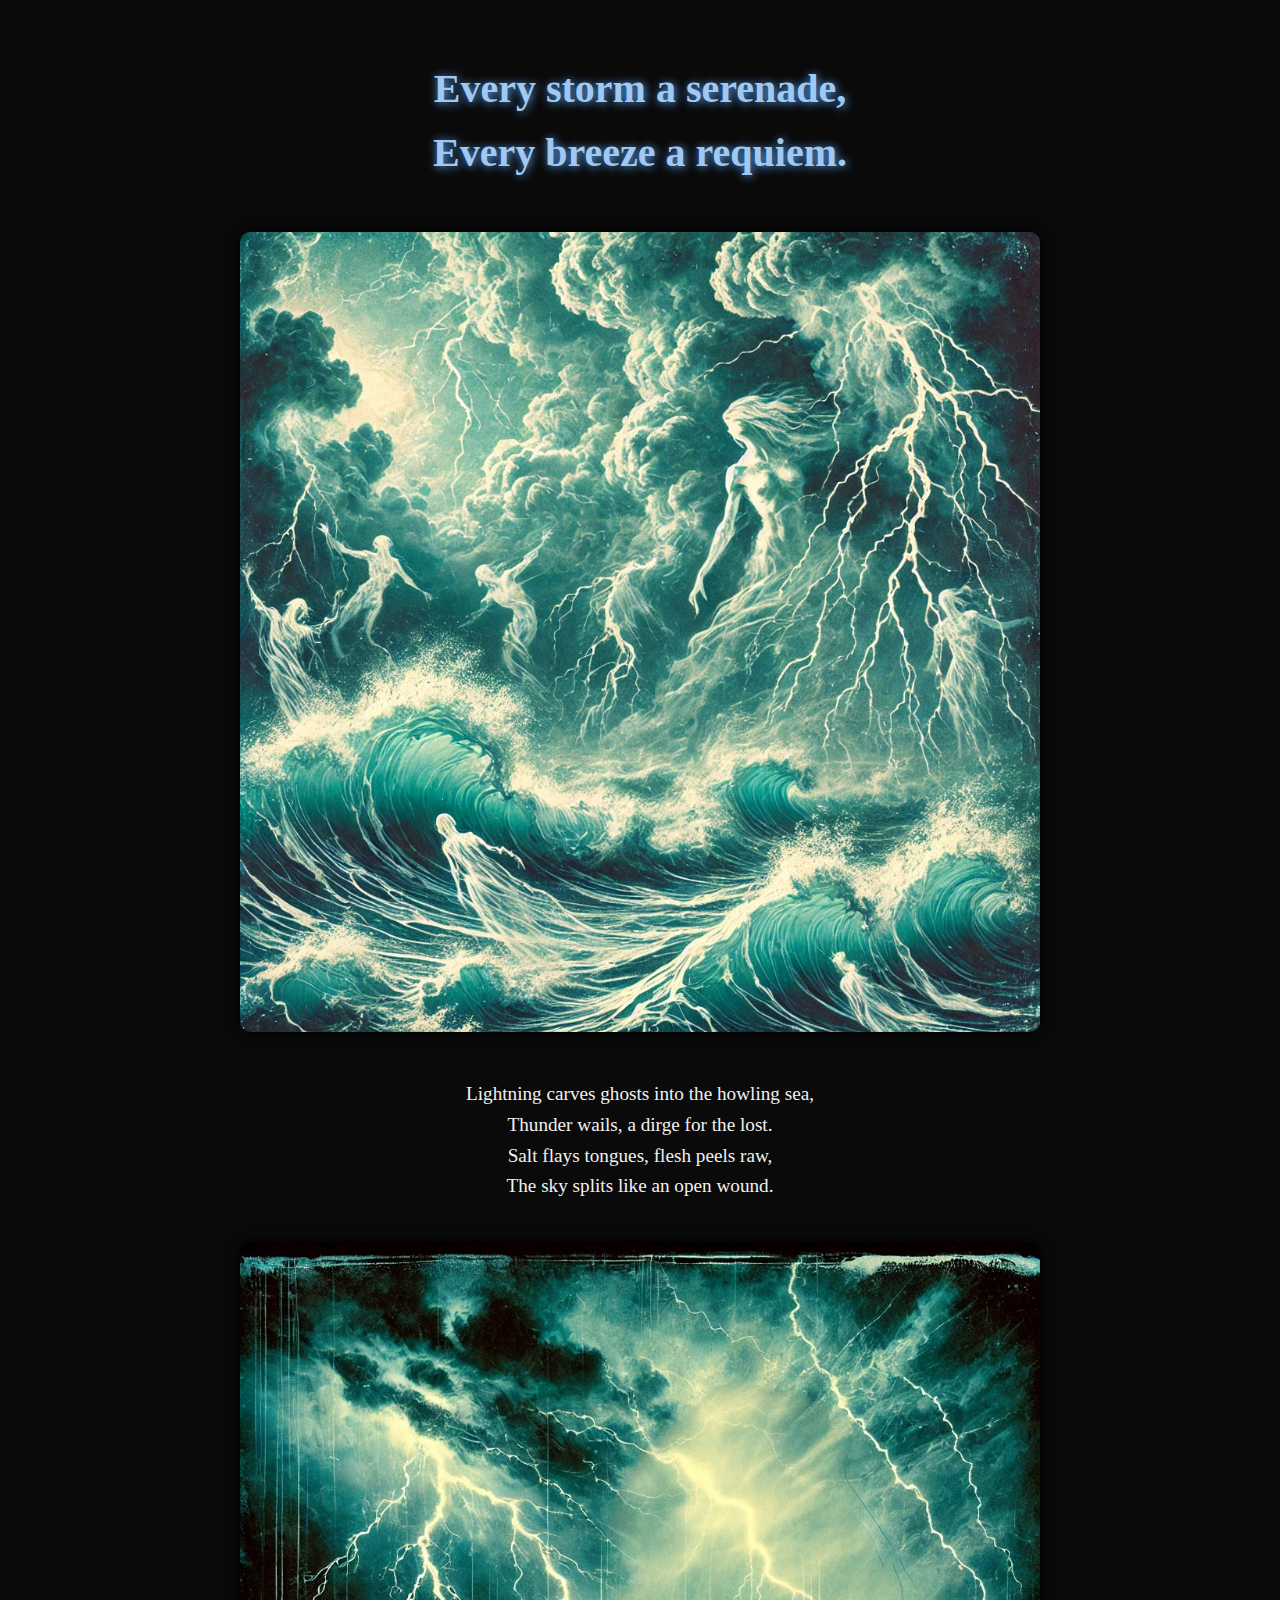
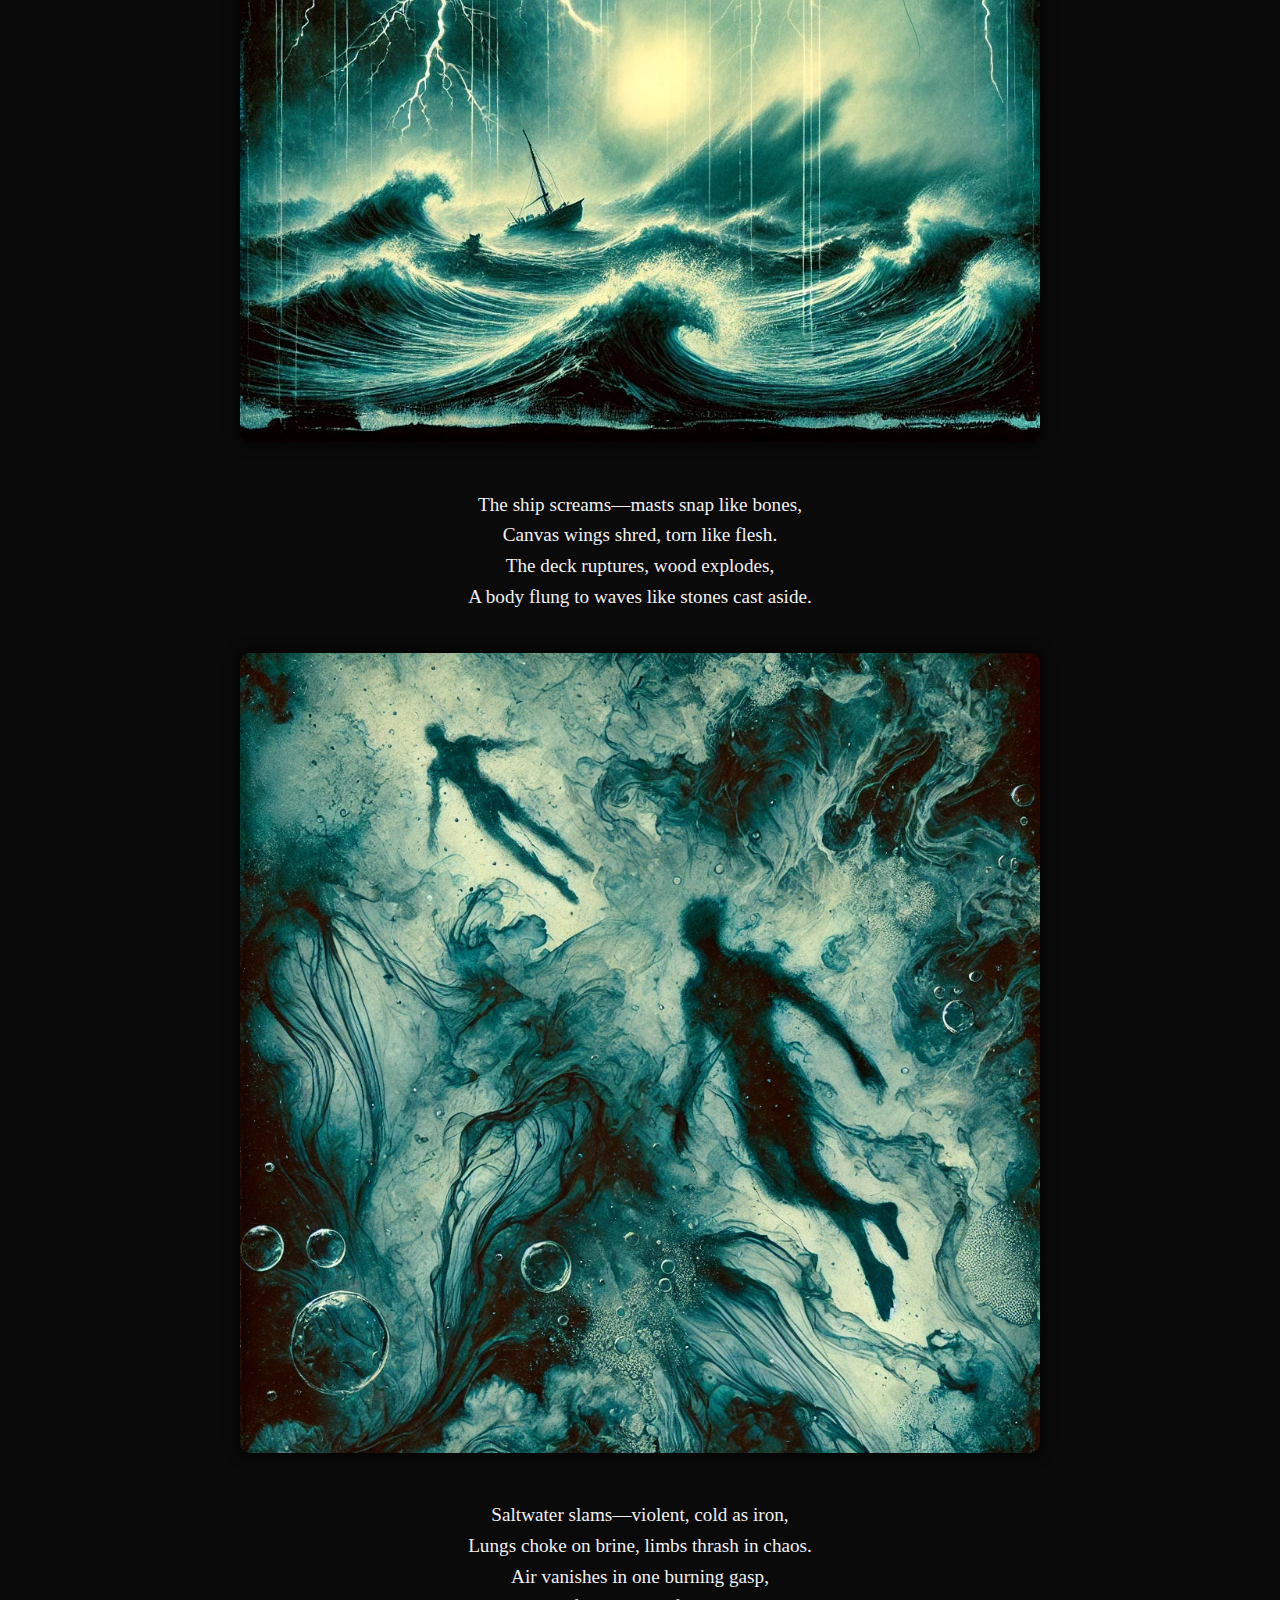
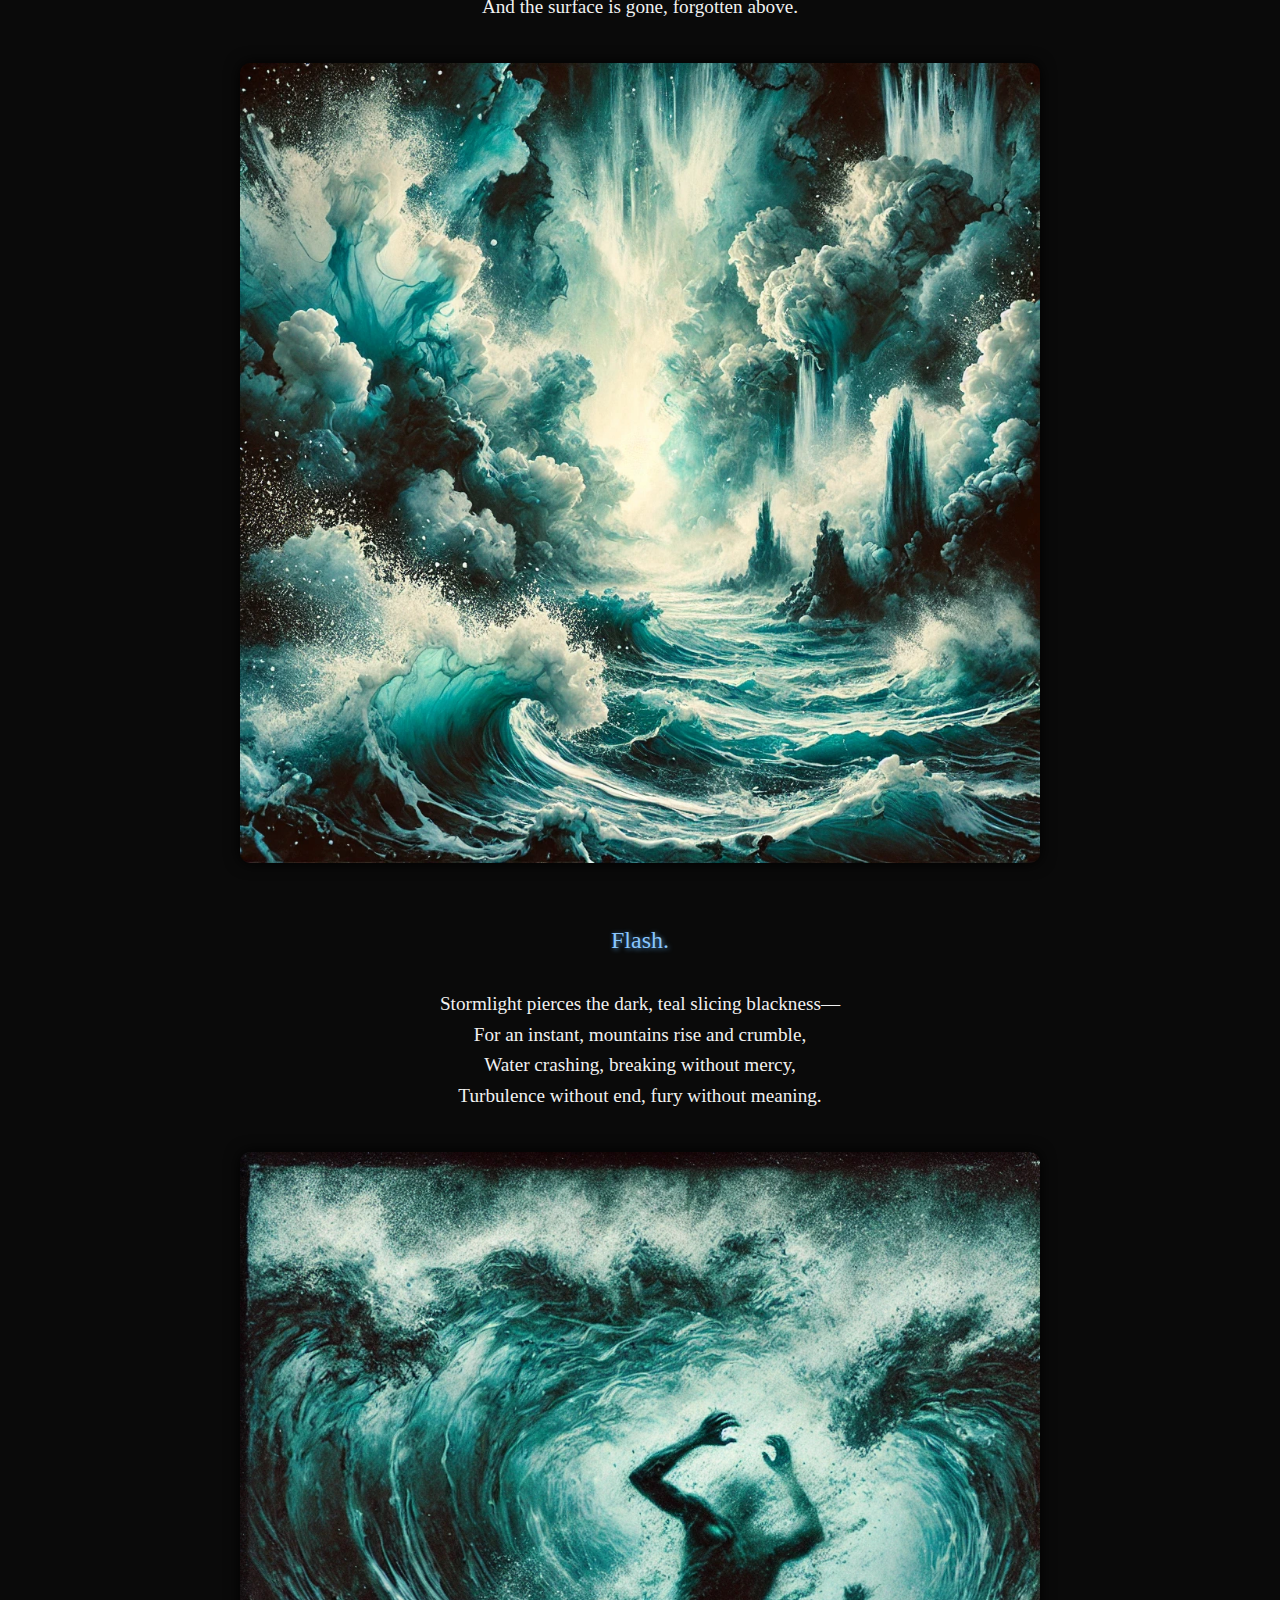
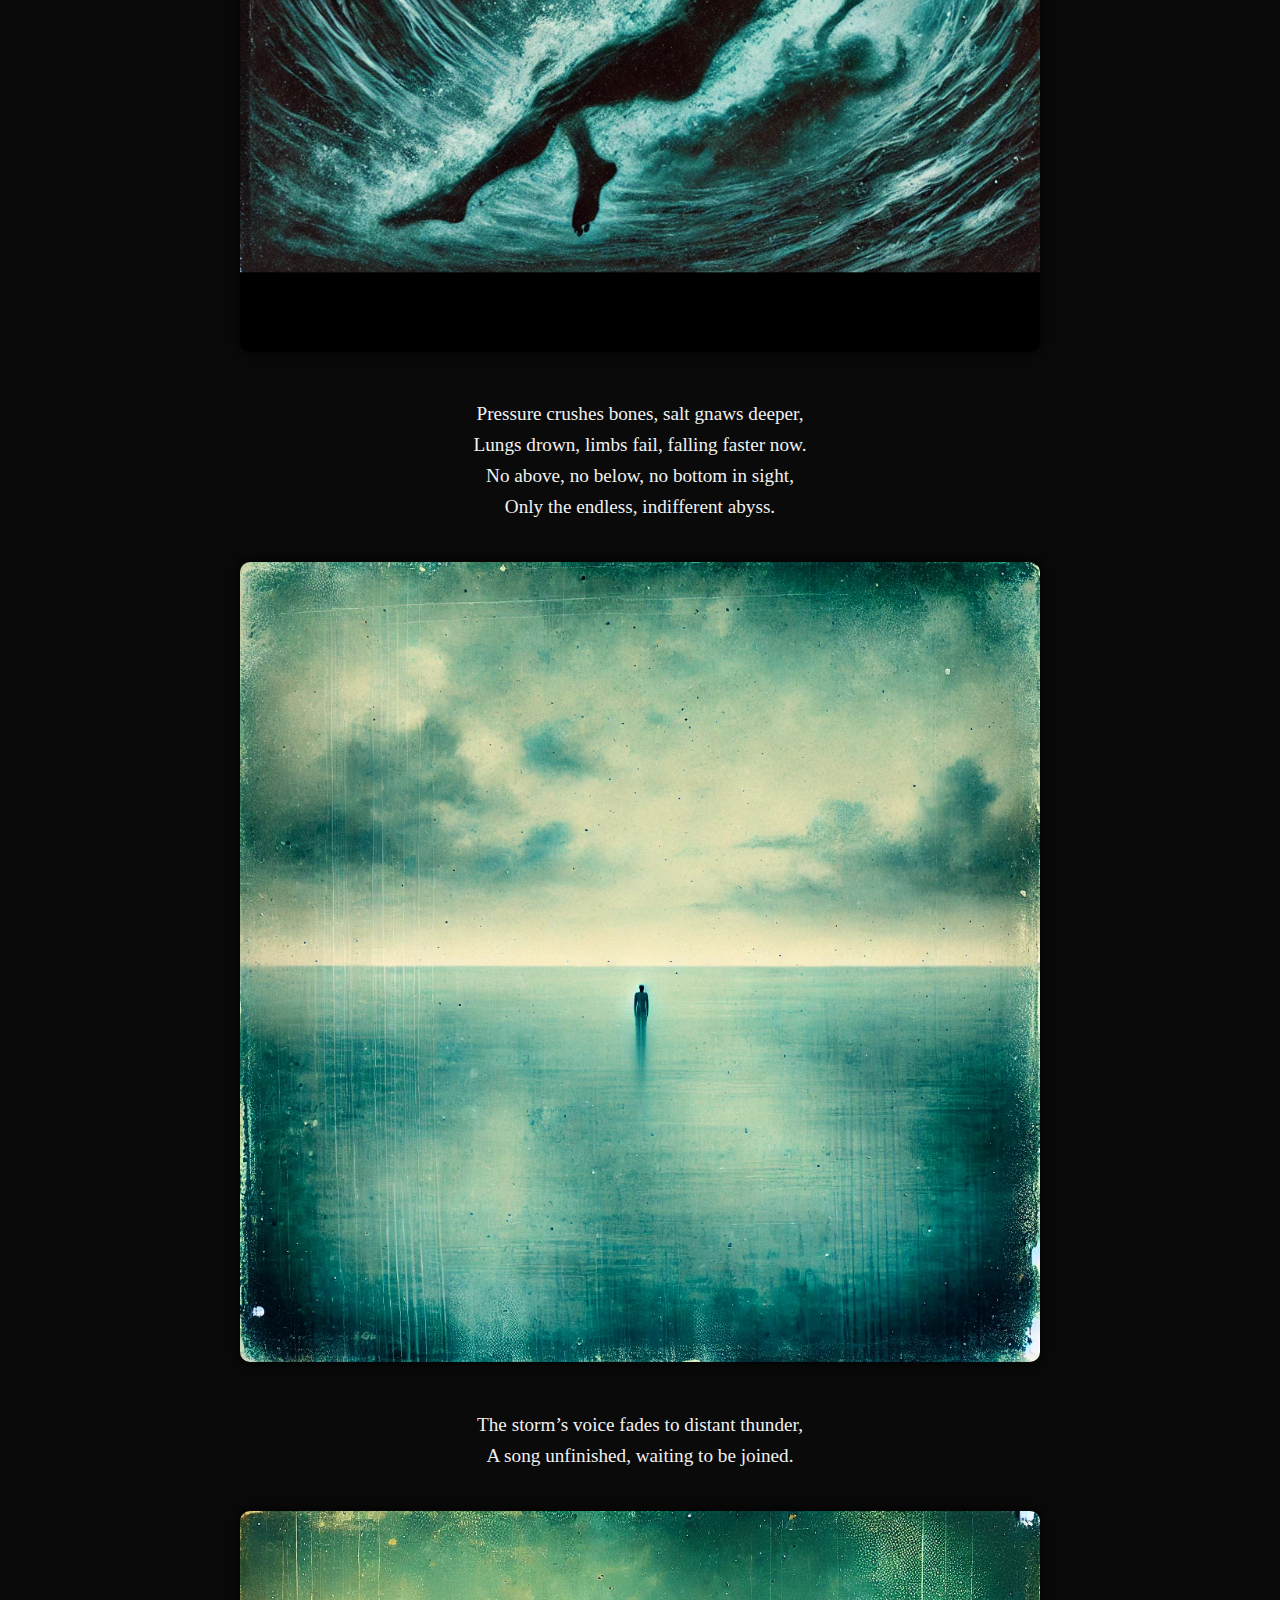
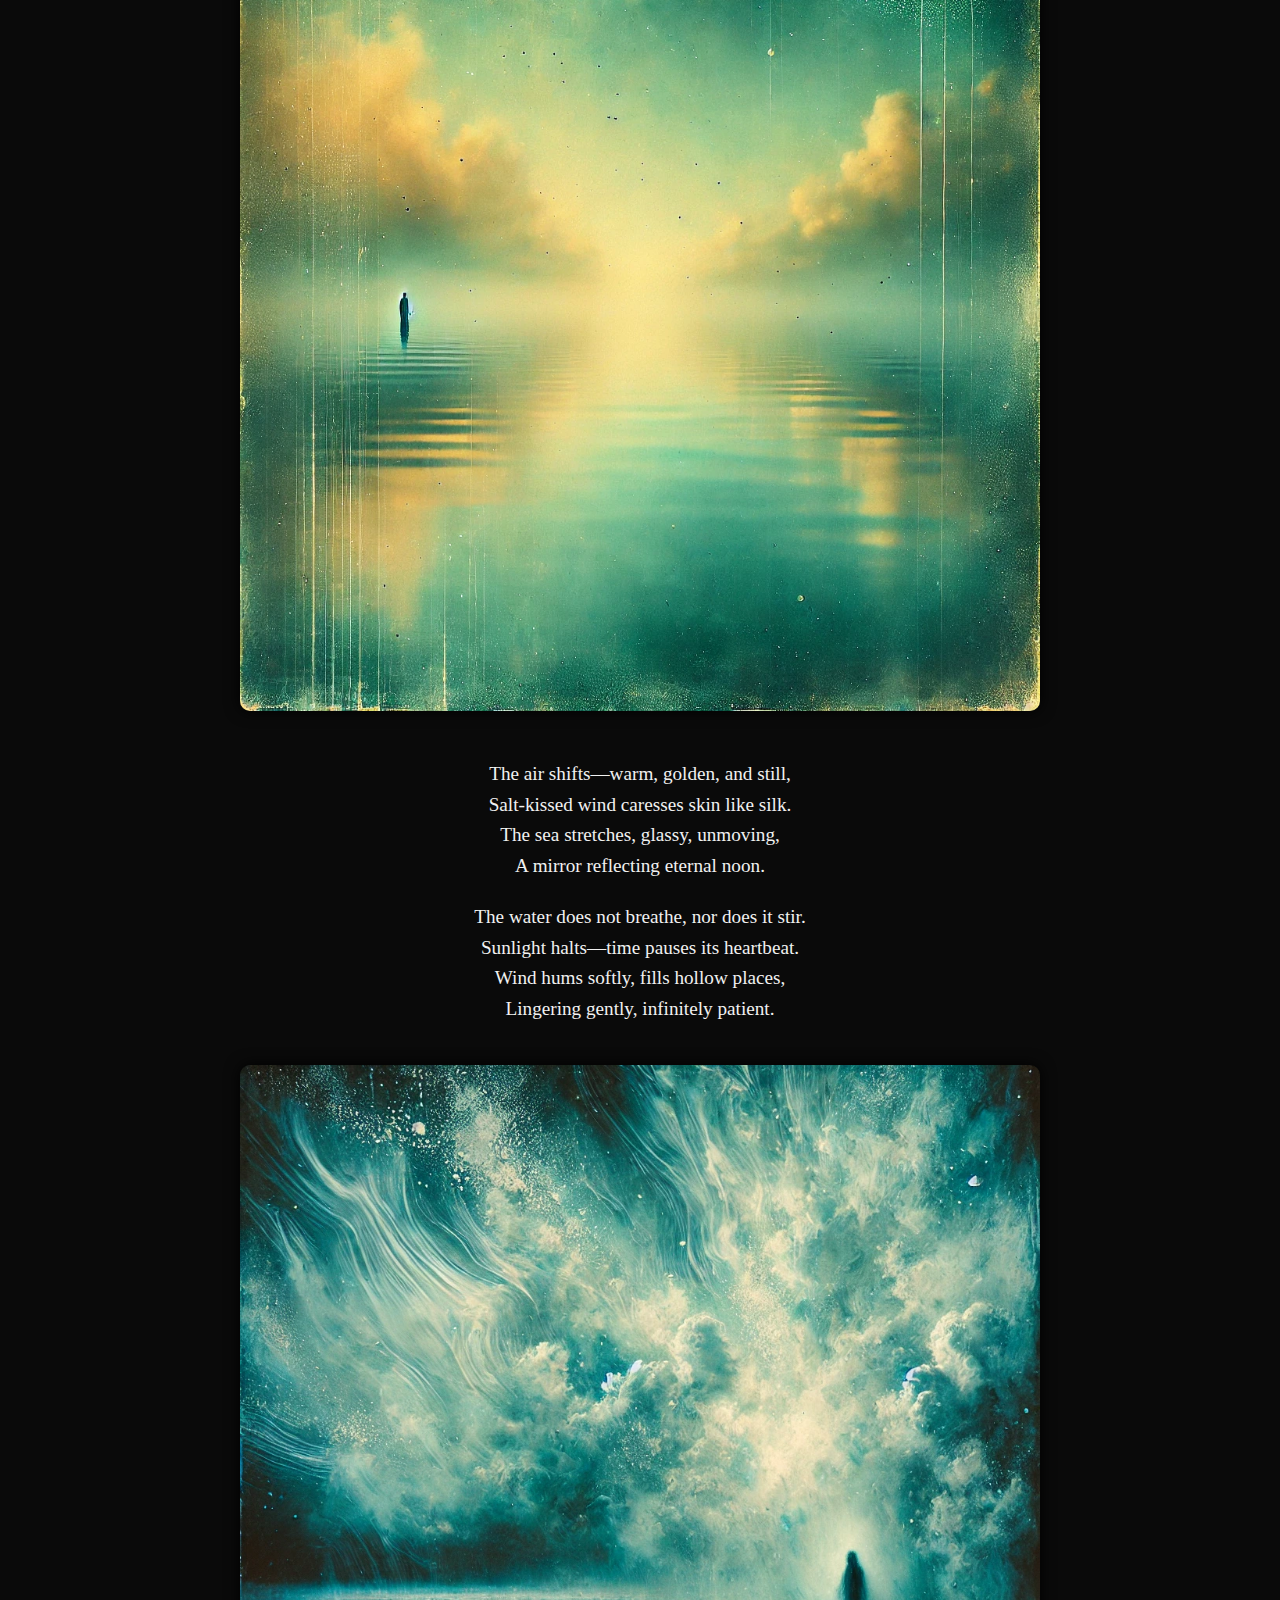
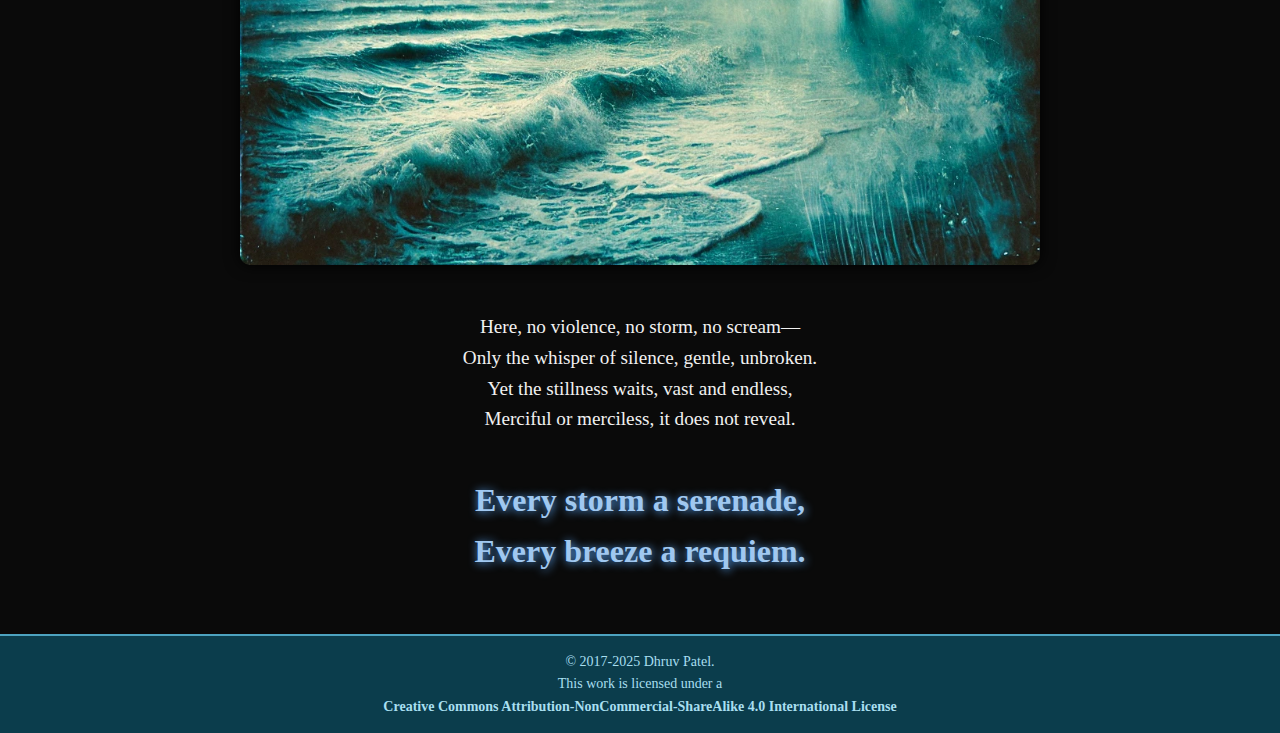
==== art/EveryStormaSerenade.html @ dcc683e1 "added art" ====
<!DOCTYPE html>
<html lang="en">
<head>
    <meta charset="UTF-8">
    <meta name="viewport" content="width=device-width, initial-scale=1.0">
    <title>Every Storm a Serenade</title>
</head>
<body style="margin:0;padding:0;background-color:#0a0a0a;font-family:'Georgia',serif;color:#f1f1f1;line-height:1.6;">

    <div style="max-width:800px;margin:auto;padding:30px;text-align:center;">
        <h1 style="color:#a0c8f0;font-size:2.5em;text-shadow:1px 1px 10px #5aaaff;">Every storm a serenade, <br> Every breeze a requiem.</h1>
        <img src="storm.webp" alt="Storm" style="width:100%;border-radius:10px;margin:20px 0;box-shadow:0 0 15px #000;">

        <p style="margin:20px 0;font-size:1.2em;">
            Lightning carves ghosts into the howling sea,<br>
            Thunder wails, a dirge for the lost.<br>
            Salt flays tongues, flesh peels raw,<br>
            The sky splits like an open wound.
        </p>

        <img src="boat.webp" alt="Boat" style="width:100%;border-radius:10px;margin:20px 0;box-shadow:0 0 15px #000;">

        <p style="margin:20px 0;font-size:1.2em;">
            The ship screams—masts snap like bones,<br>
            Canvas wings shred, torn like flesh.<br>
            The deck ruptures, wood explodes,<br>
            A body flung to waves like stones cast aside.
        </p>

        <img src="drown.webp" alt="Drowning" style="width:100%;border-radius:10px;margin:20px 0;box-shadow:0 0 15px #000;">

        <p style="margin:20px 0;font-size:1.2em;">
            Saltwater slams—violent, cold as iron,<br>
            Lungs choke on brine, limbs thrash in chaos.<br>
            Air vanishes in one burning gasp,<br>
            And the surface is gone, forgotten above.
        </p>

        <img src="ragingsea.webp" alt="Raging Sea" style="width:100%;border-radius:10px;margin:20px 0;box-shadow:0 0 15px #000;">

        <p style="font-size:1.5em;color:#8ac7ff;text-shadow:1px 1px 5px #4b8abd;margin:30px 0;">Flash.</p>

        <p style="margin:20px 0;font-size:1.2em;">
            Stormlight pierces the dark, teal slicing blackness—<br>
            For an instant, mountains rise and crumble,<br>
            Water crashing, breaking without mercy,<br>
            Turbulence without end, fury without meaning.
        </p>

        <img src="intothesea.jpg" alt="Into the Sea" style="width:100%;border-radius:10px;margin:20px 0;box-shadow:0 0 15px #000;">

        <p style="margin:20px 0;font-size:1.2em;">
            Pressure crushes bones, salt gnaws deeper,<br>
            Lungs drown, limbs fail, falling faster now.<br>
            No above, no below, no bottom in sight,<br>
            Only the endless, indifferent abyss.
        </p>

        <img src="solitude.webp" alt="Solitude" style="width:100%;border-radius:10px;margin:20px 0;box-shadow:0 0 15px #000;">

        <p style="margin:20px 0;font-size:1.2em;">
            The storm’s voice fades to distant thunder,<br>
            A song unfinished, waiting to be joined.
        </p>

        <img src="scilence.webp" alt="Silence" style="width:100%;border-radius:10px;margin:20px 0;box-shadow:0 0 15px #000;">

        <p style="margin:20px 0;font-size:1.2em;">
            The air shifts—warm, golden, and still,<br>
            Salt-kissed wind caresses skin like silk.<br>
            The sea stretches, glassy, unmoving,<br>
            A mirror reflecting eternal noon.
        </p>

        <p style="margin:20px 0;font-size:1.2em;">
            The water does not breathe, nor does it stir.<br>
            Sunlight halts—time pauses its heartbeat.<br>
            Wind hums softly, fills hollow places,<br>
            Lingering gently, infinitely patient.
        </p>

        <img src="cover.webp" alt="Cover" style="width:100%;border-radius:10px;margin:20px 0;box-shadow:0 0 15px #000;">

        <p style="margin:20px 0;font-size:1.2em;">
            Here, no violence, no storm, no scream—<br>
            Only the whisper of silence, gentle, unbroken.<br>
            Yet the stillness waits, vast and endless,<br>
            Merciful or merciless, it does not reveal.
        </p>

        <h2 style="color:#a0c8f0;font-size:2em;text-shadow:1px 1px 10px #5aaaff;margin-top:40px;">
            Every storm a serenade,<br>
            Every breeze a requiem.
        </h2>
    </div>

    <div class="footer-grid" style="background-color:#0b3d4c; color:#a8dff0; padding:15px; text-align:center; font-family:'Georgia', serif; font-size:14px; line-height:1.6; border-top:2px solid #4da3c0;">
        <div class="copyright">
          © 2017-2025 Dhruv Patel.
        </div>
        <div class="copyright">
          This work is licensed under a <br>
          <a rel="license" href="https://creativecommons.org/licenses/by-nc-sa/4.0/" style="color:#a8dff0; text-decoration:none; font-weight:bold;">
            Creative Commons Attribution-NonCommercial-ShareAlike 4.0 International License
          </a>
        </div>
      </div>
</body>
</html>
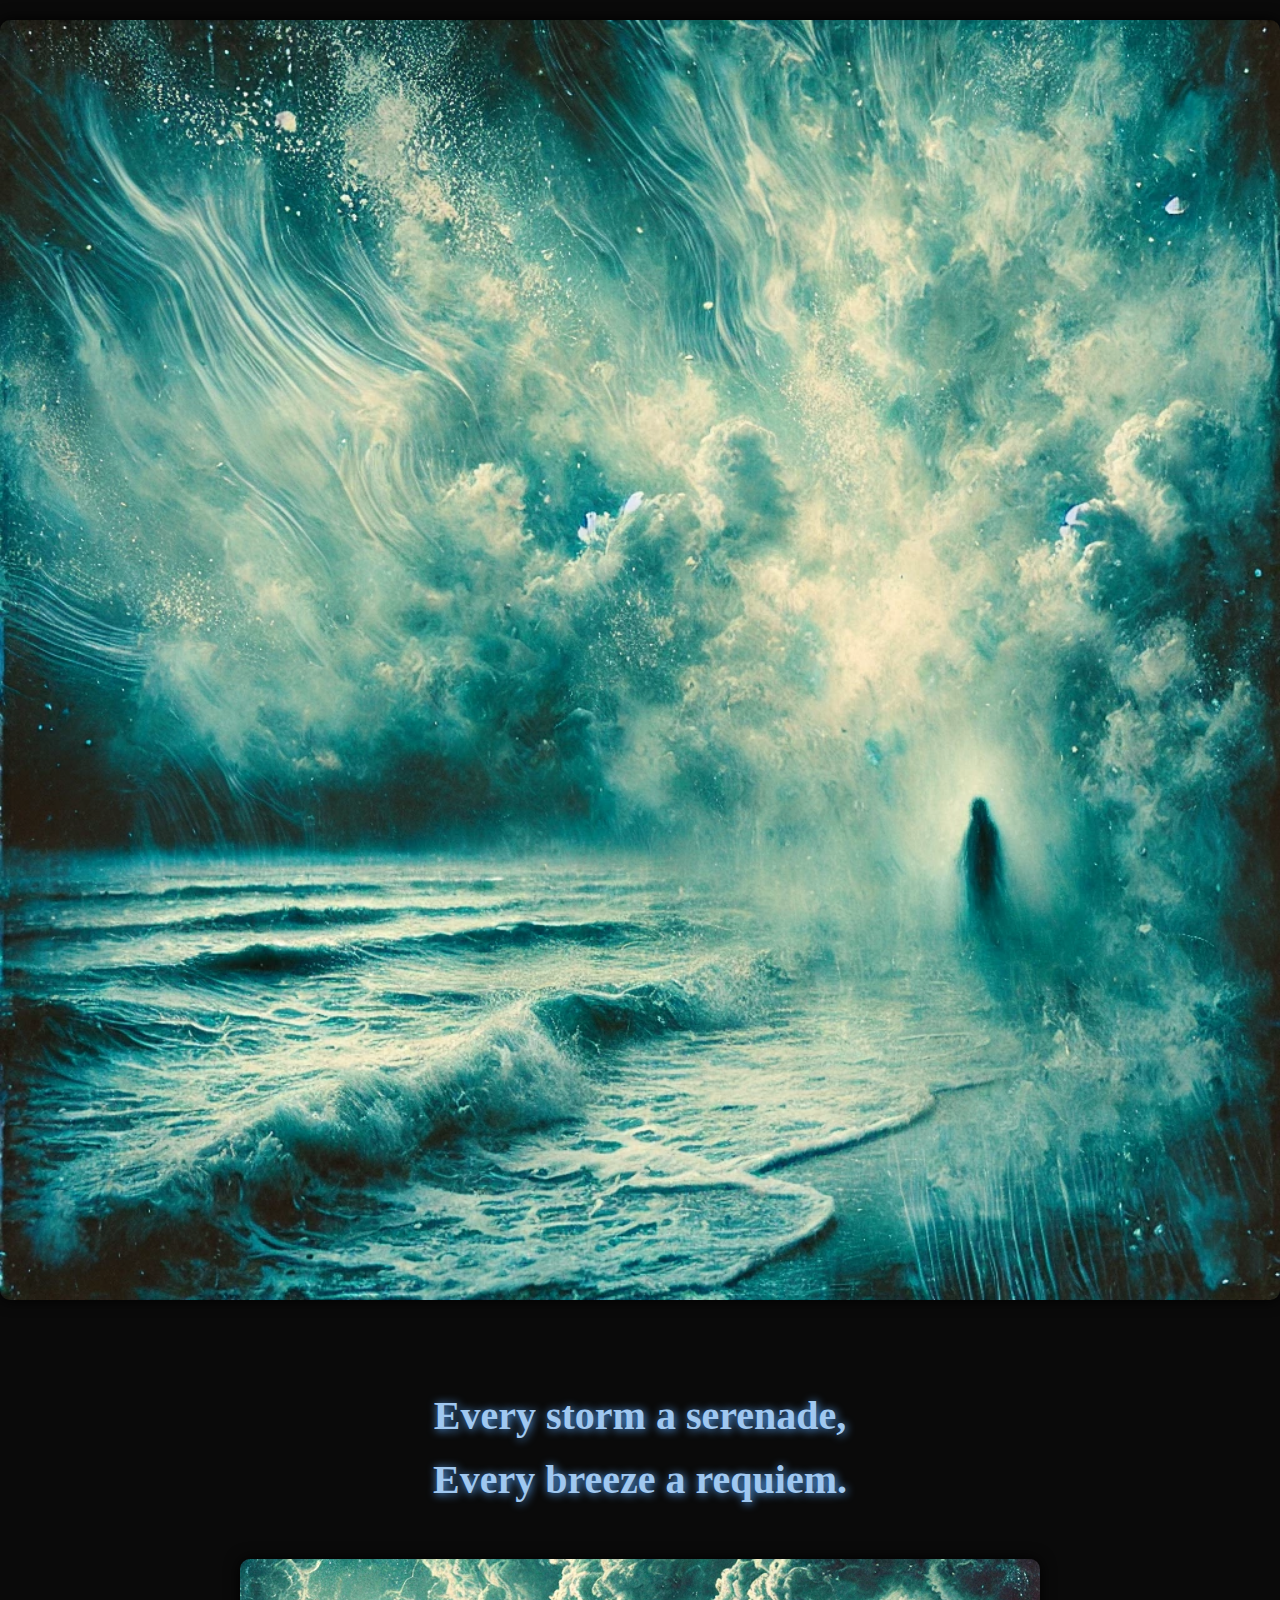
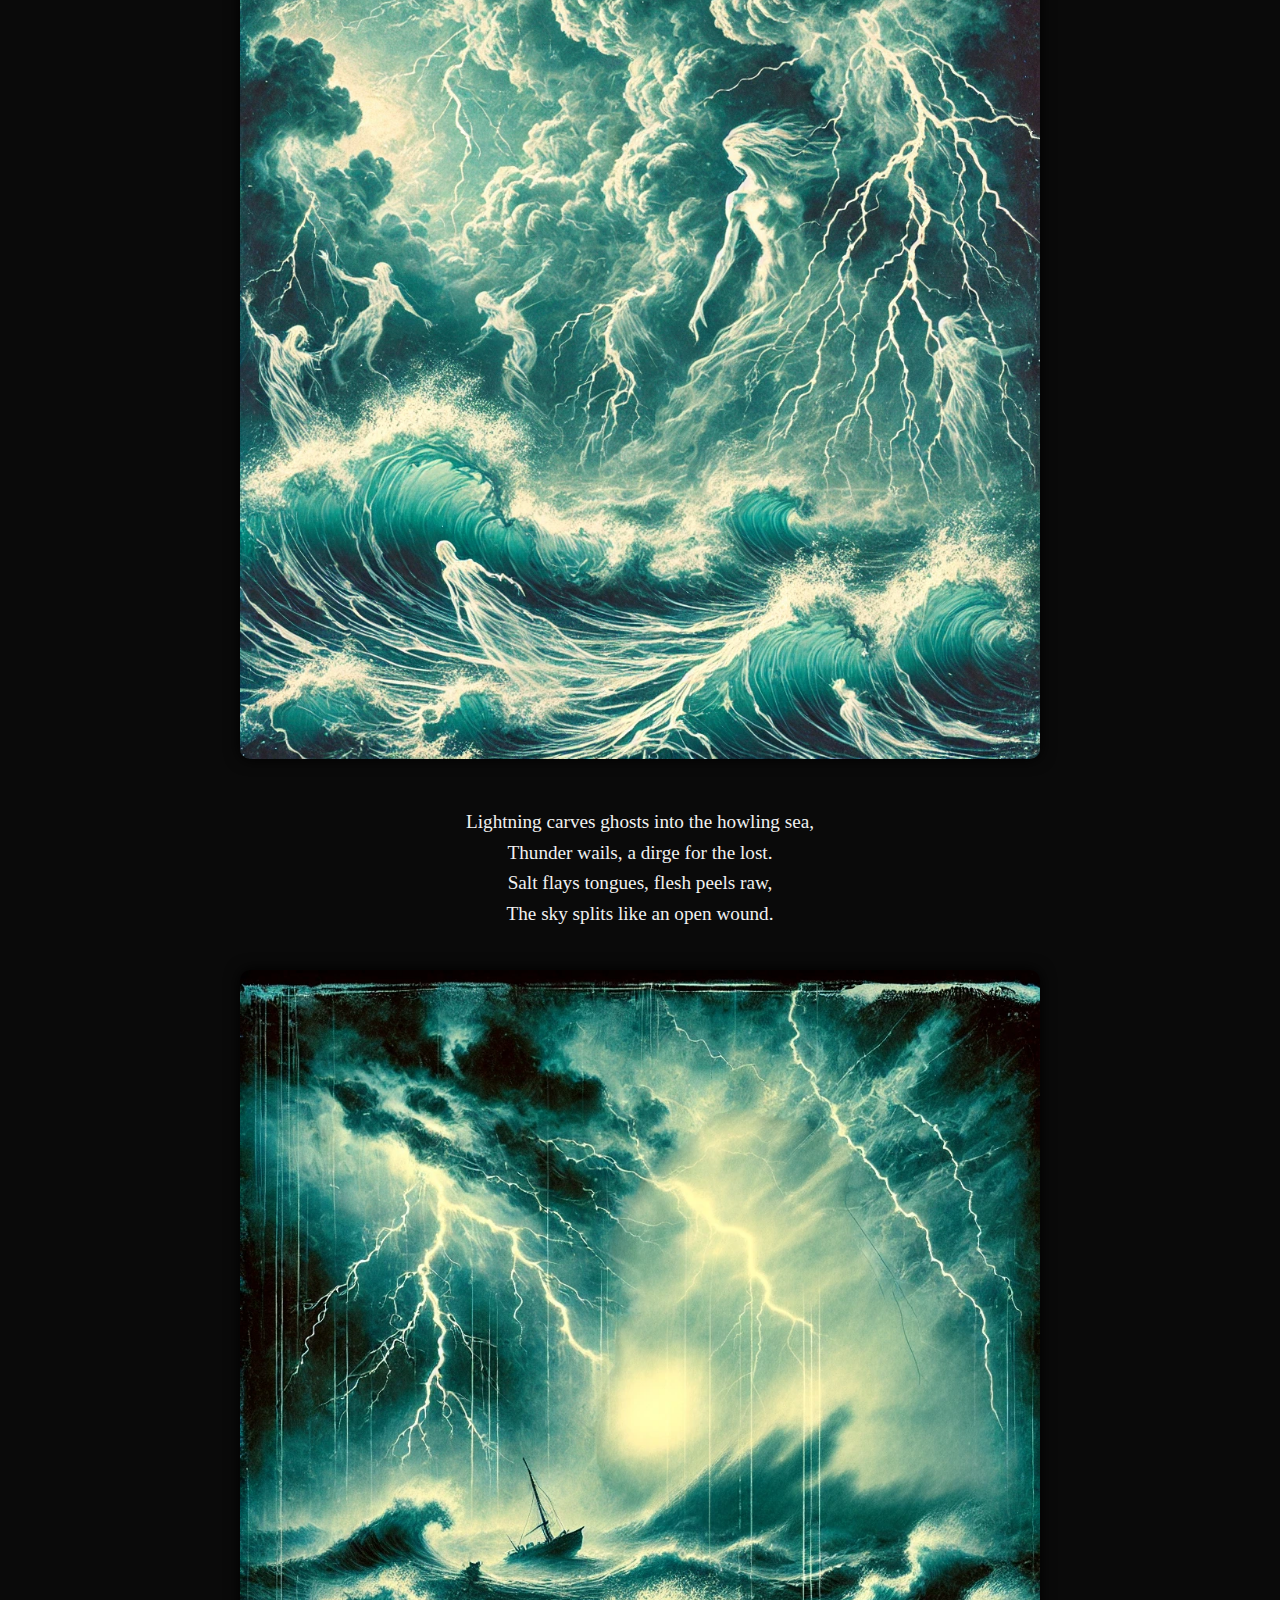
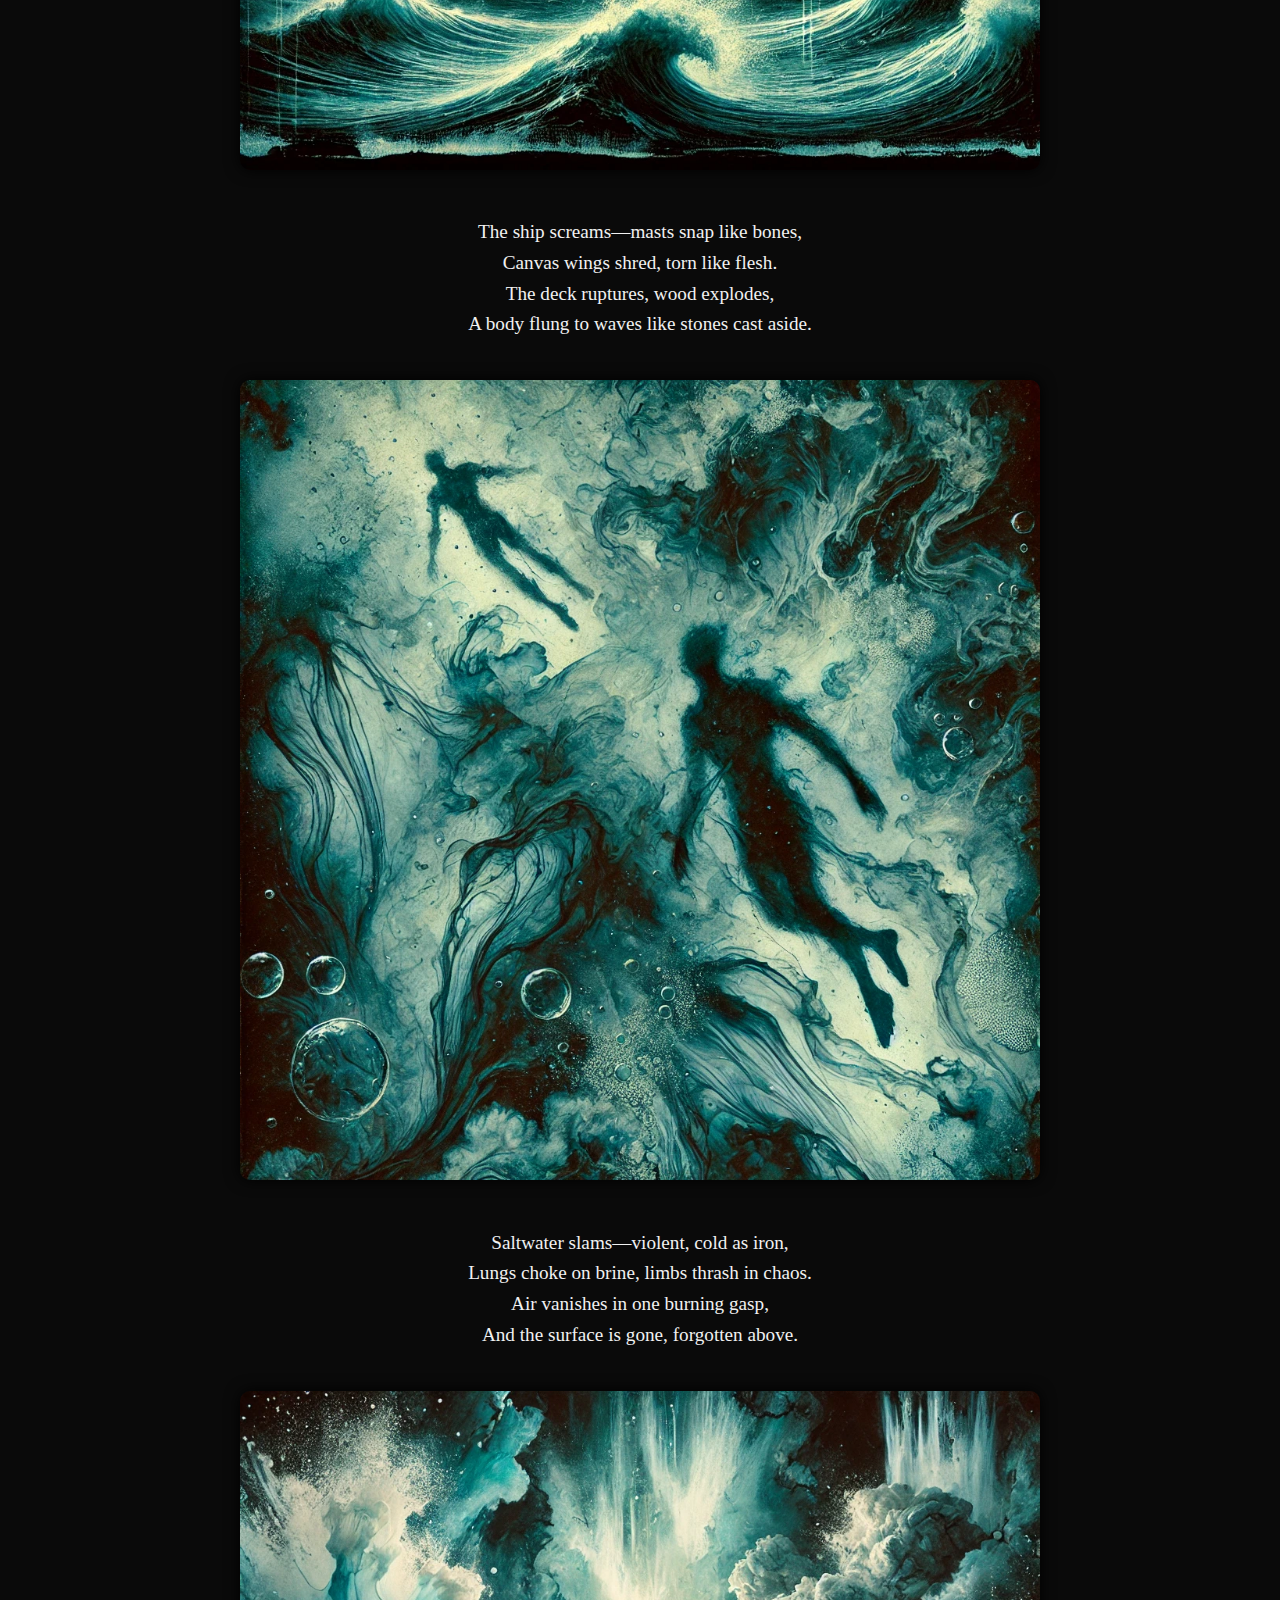
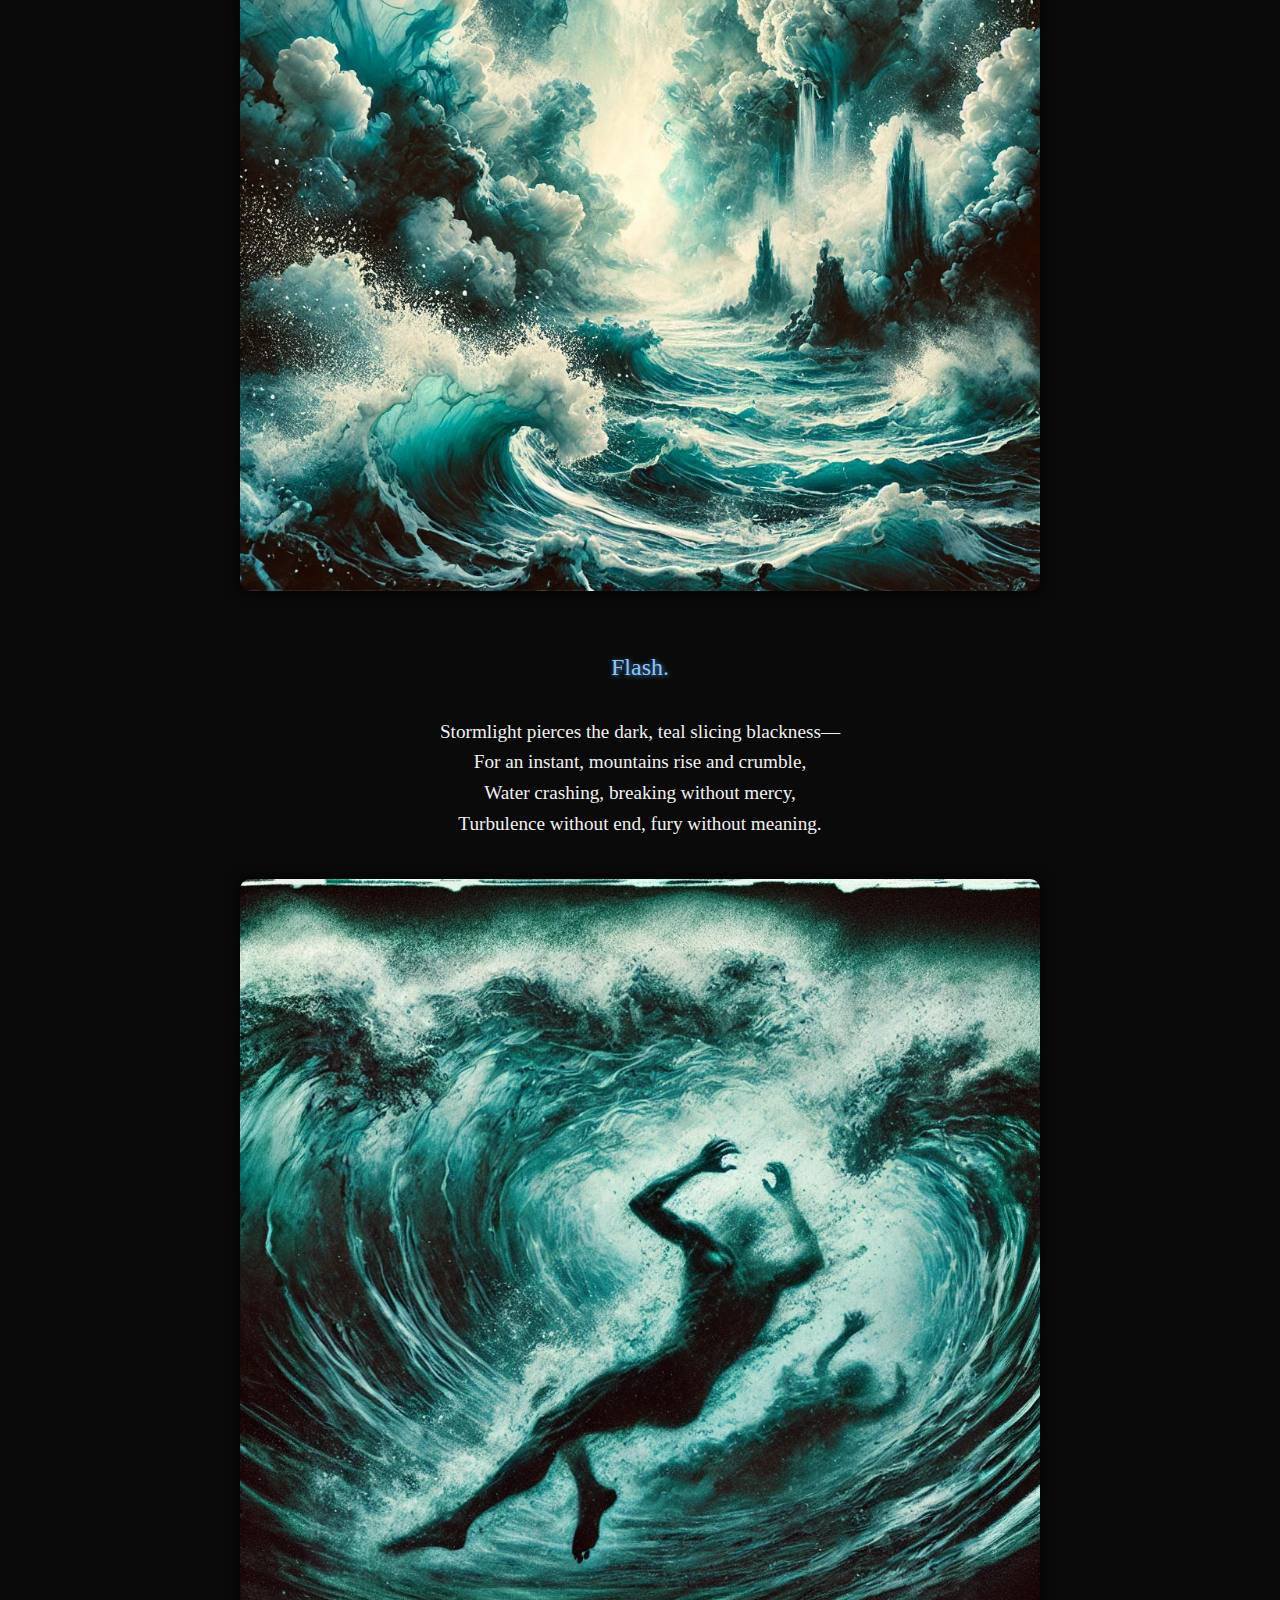
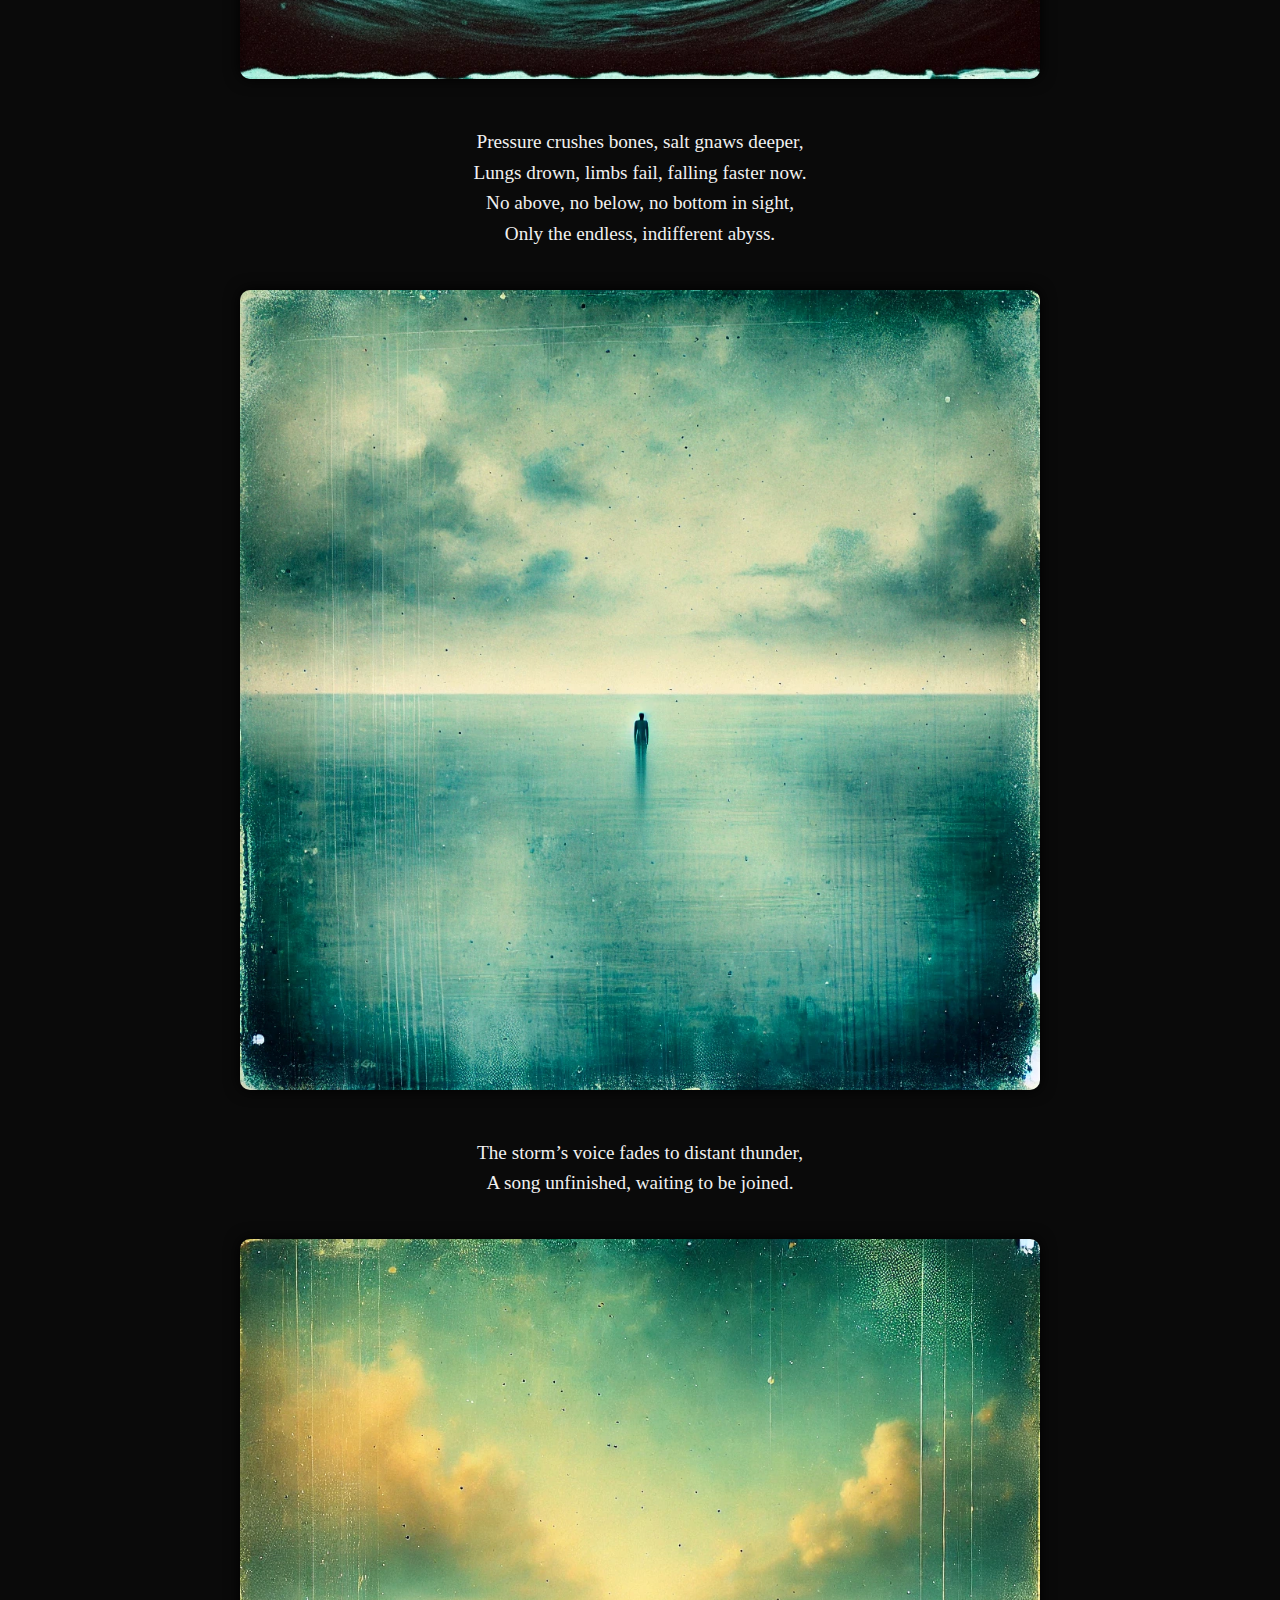
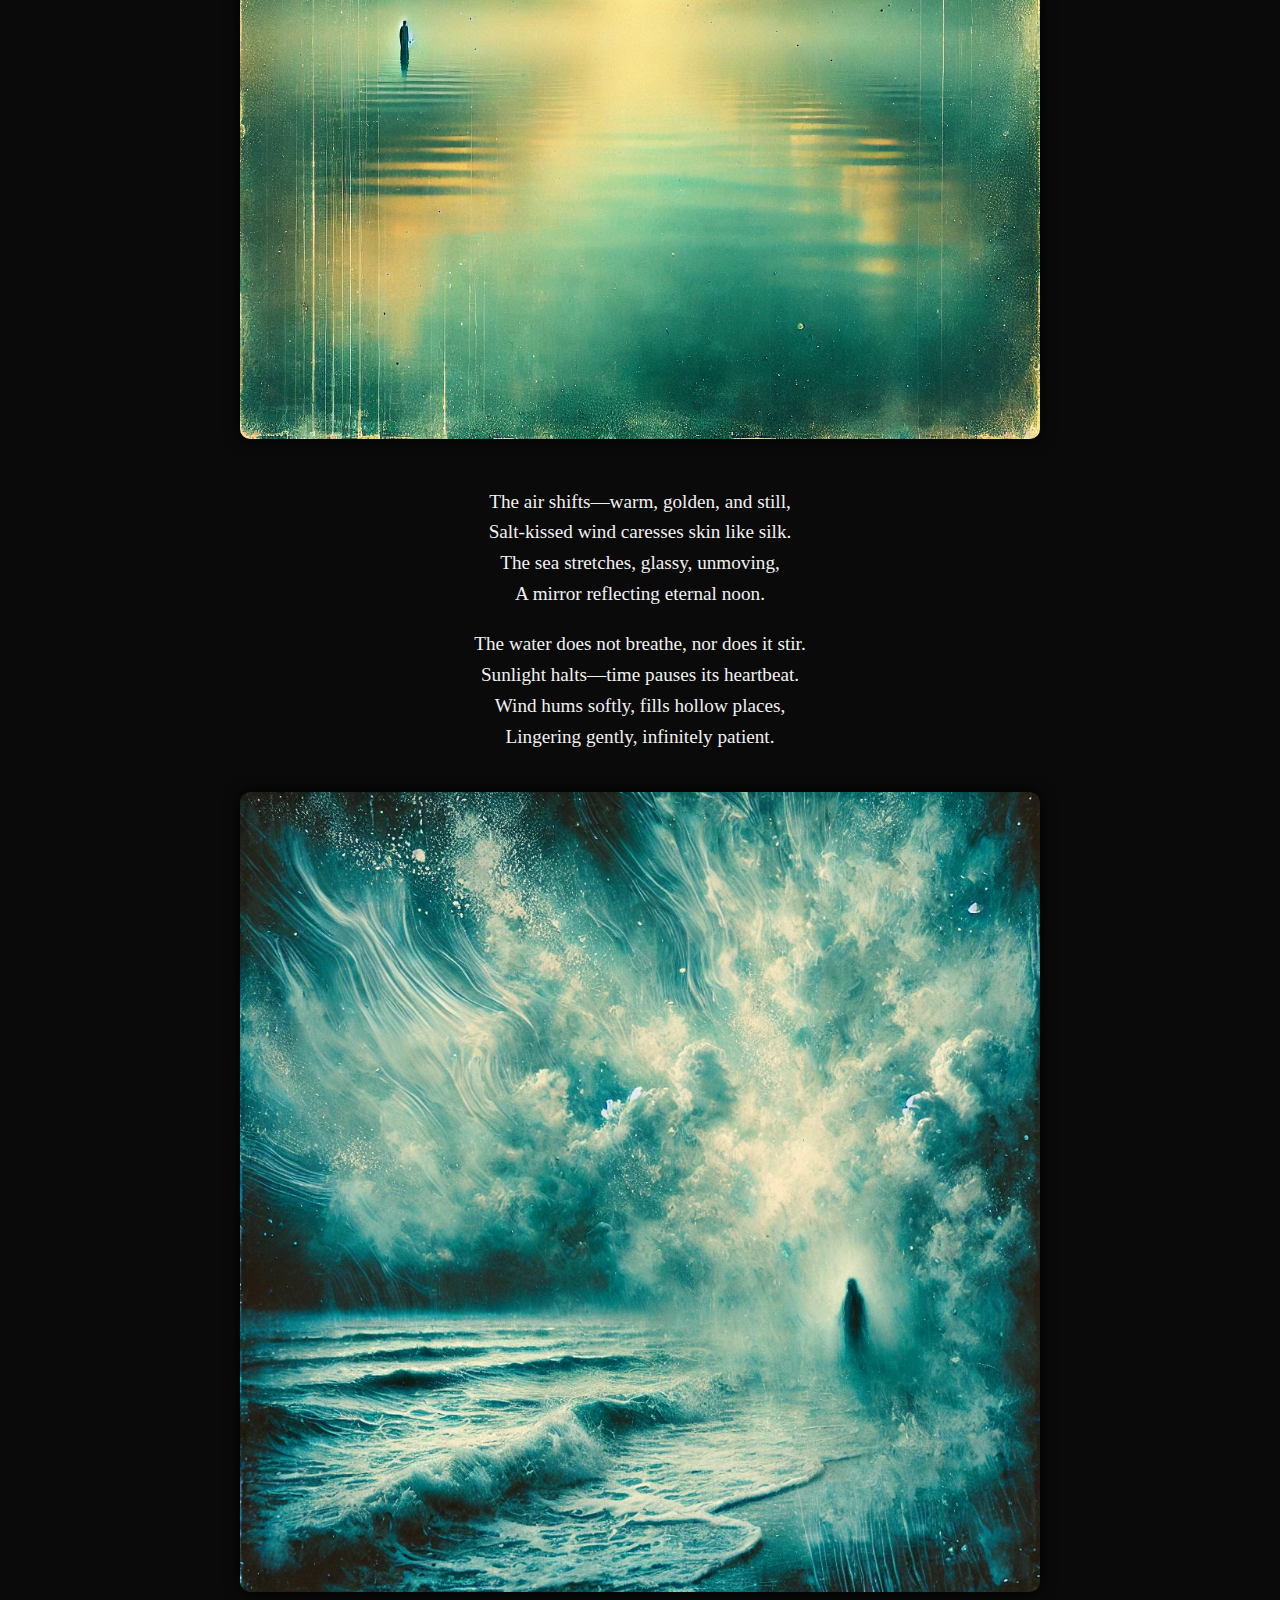
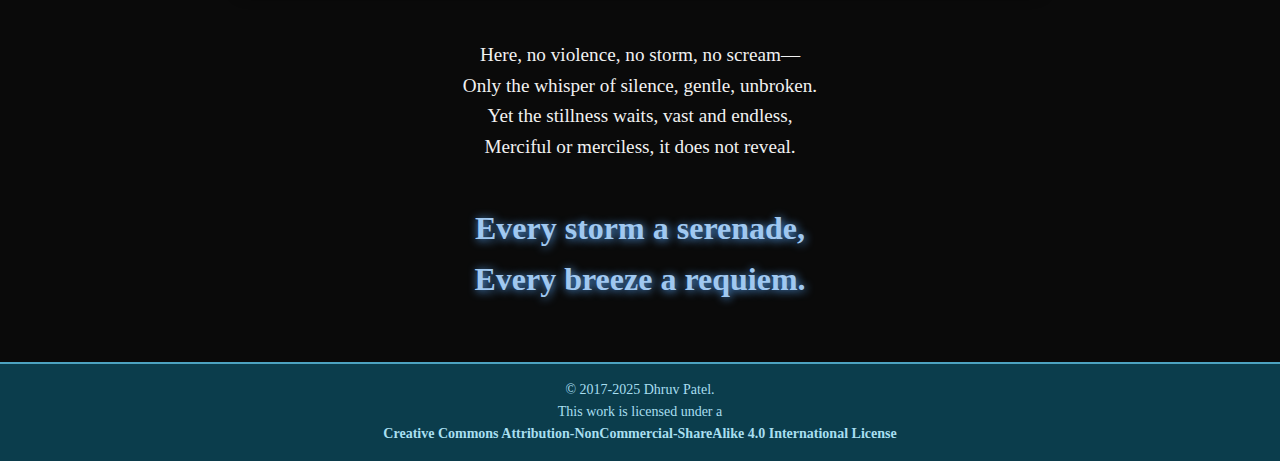
==== commit fe610523: "new web p" ====
--- a/art/EveryStormaSerenade.html
+++ b/art/EveryStormaSerenade.html
@@ -6,6 +6,8 @@
     <title>Every Storm a Serenade</title>
 </head>
 <body style="margin:0;padding:0;background-color:#0a0a0a;font-family:'Georgia',serif;color:#f1f1f1;line-height:1.6;">
+
+    <img src="cover.webp" alt="Solitude" style="width:100%;border-radius:10px;margin:20px 0;box-shadow:0 0 15px #000;">
 
     <div style="max-width:800px;margin:auto;padding:30px;text-align:center;">
         <h1 style="color:#a0c8f0;font-size:2.5em;text-shadow:1px 1px 10px #5aaaff;">Every storm a serenade, <br> Every breeze a requiem.</h1>
@@ -47,7 +49,7 @@
             Turbulence without end, fury without meaning.
         </p>
 
-        <img src="intothesea.jpg" alt="Into the Sea" style="width:100%;border-radius:10px;margin:20px 0;box-shadow:0 0 15px #000;">
+        <img src="intothesea.webp" alt="Into the Sea" style="width:100%;border-radius:10px;margin:20px 0;box-shadow:0 0 15px #000;">
 
         <p style="margin:20px 0;font-size:1.2em;">
             Pressure crushes bones, salt gnaws deeper,<br>
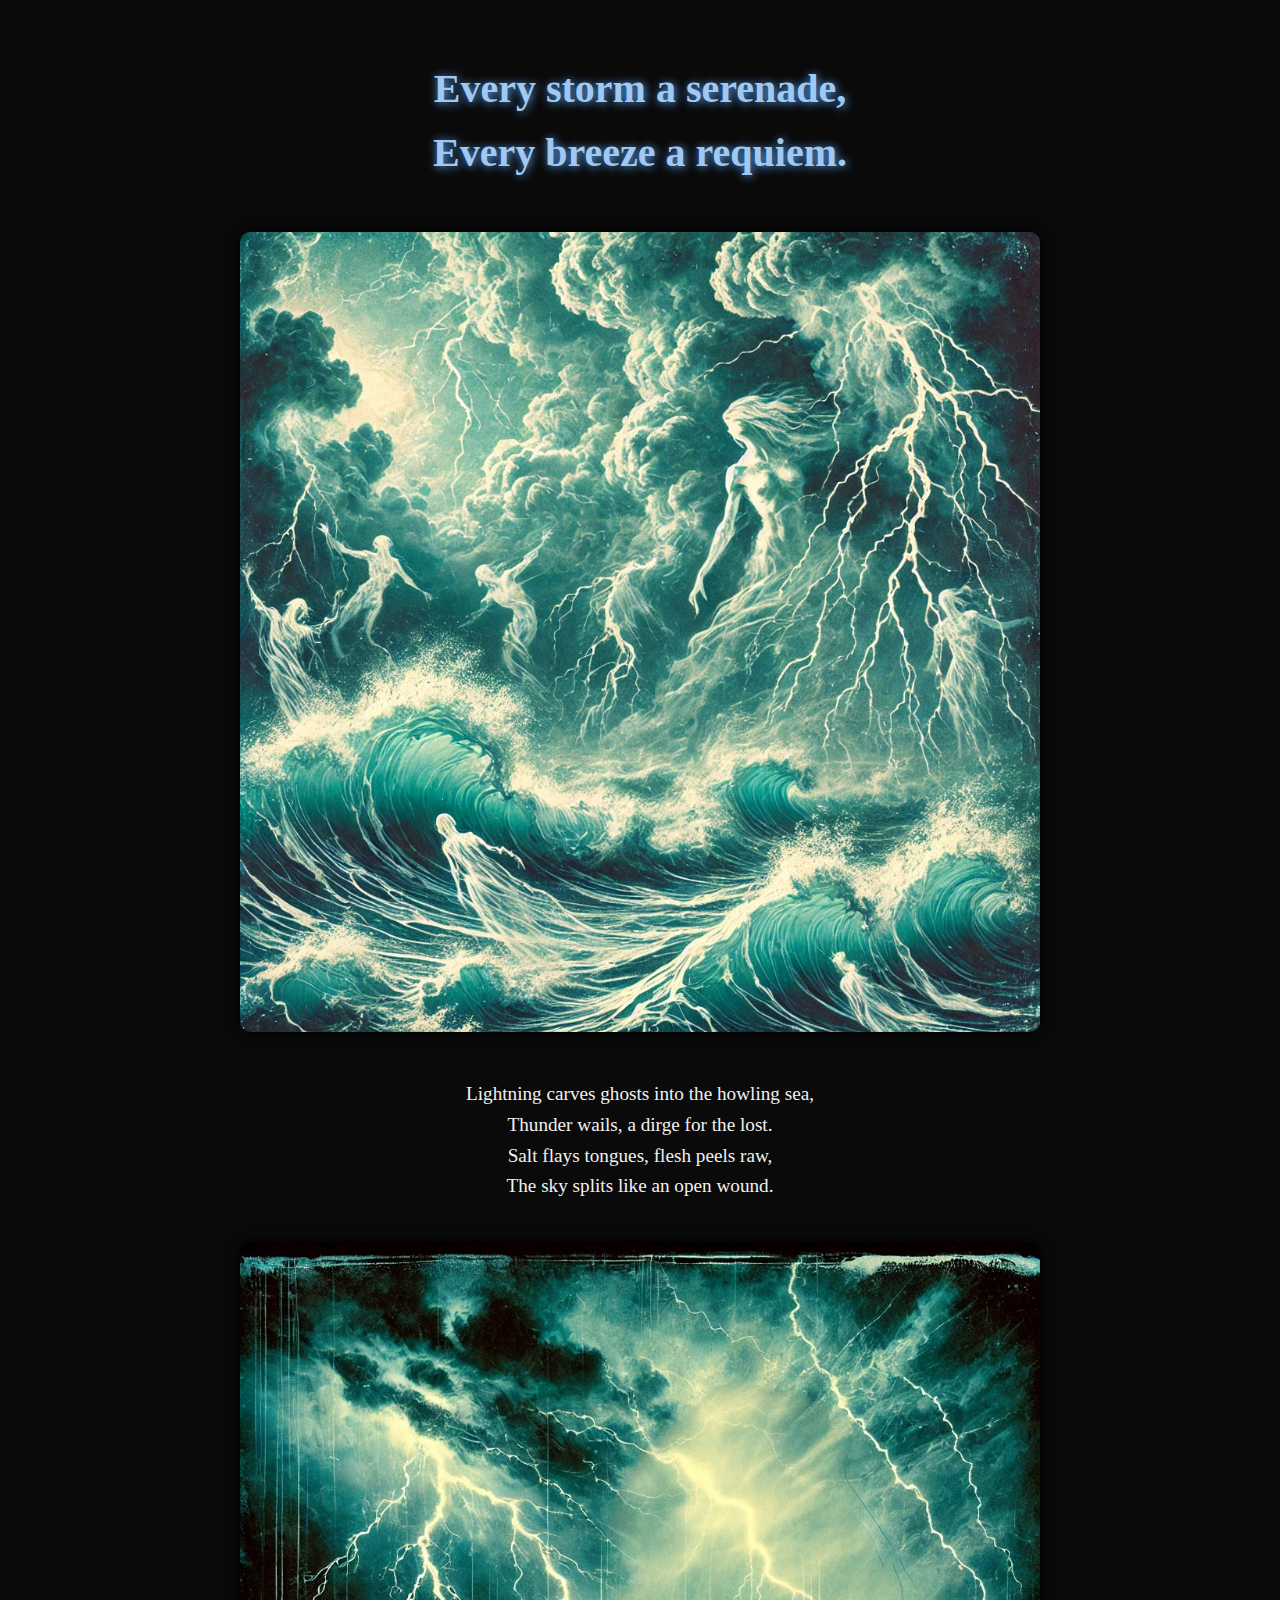
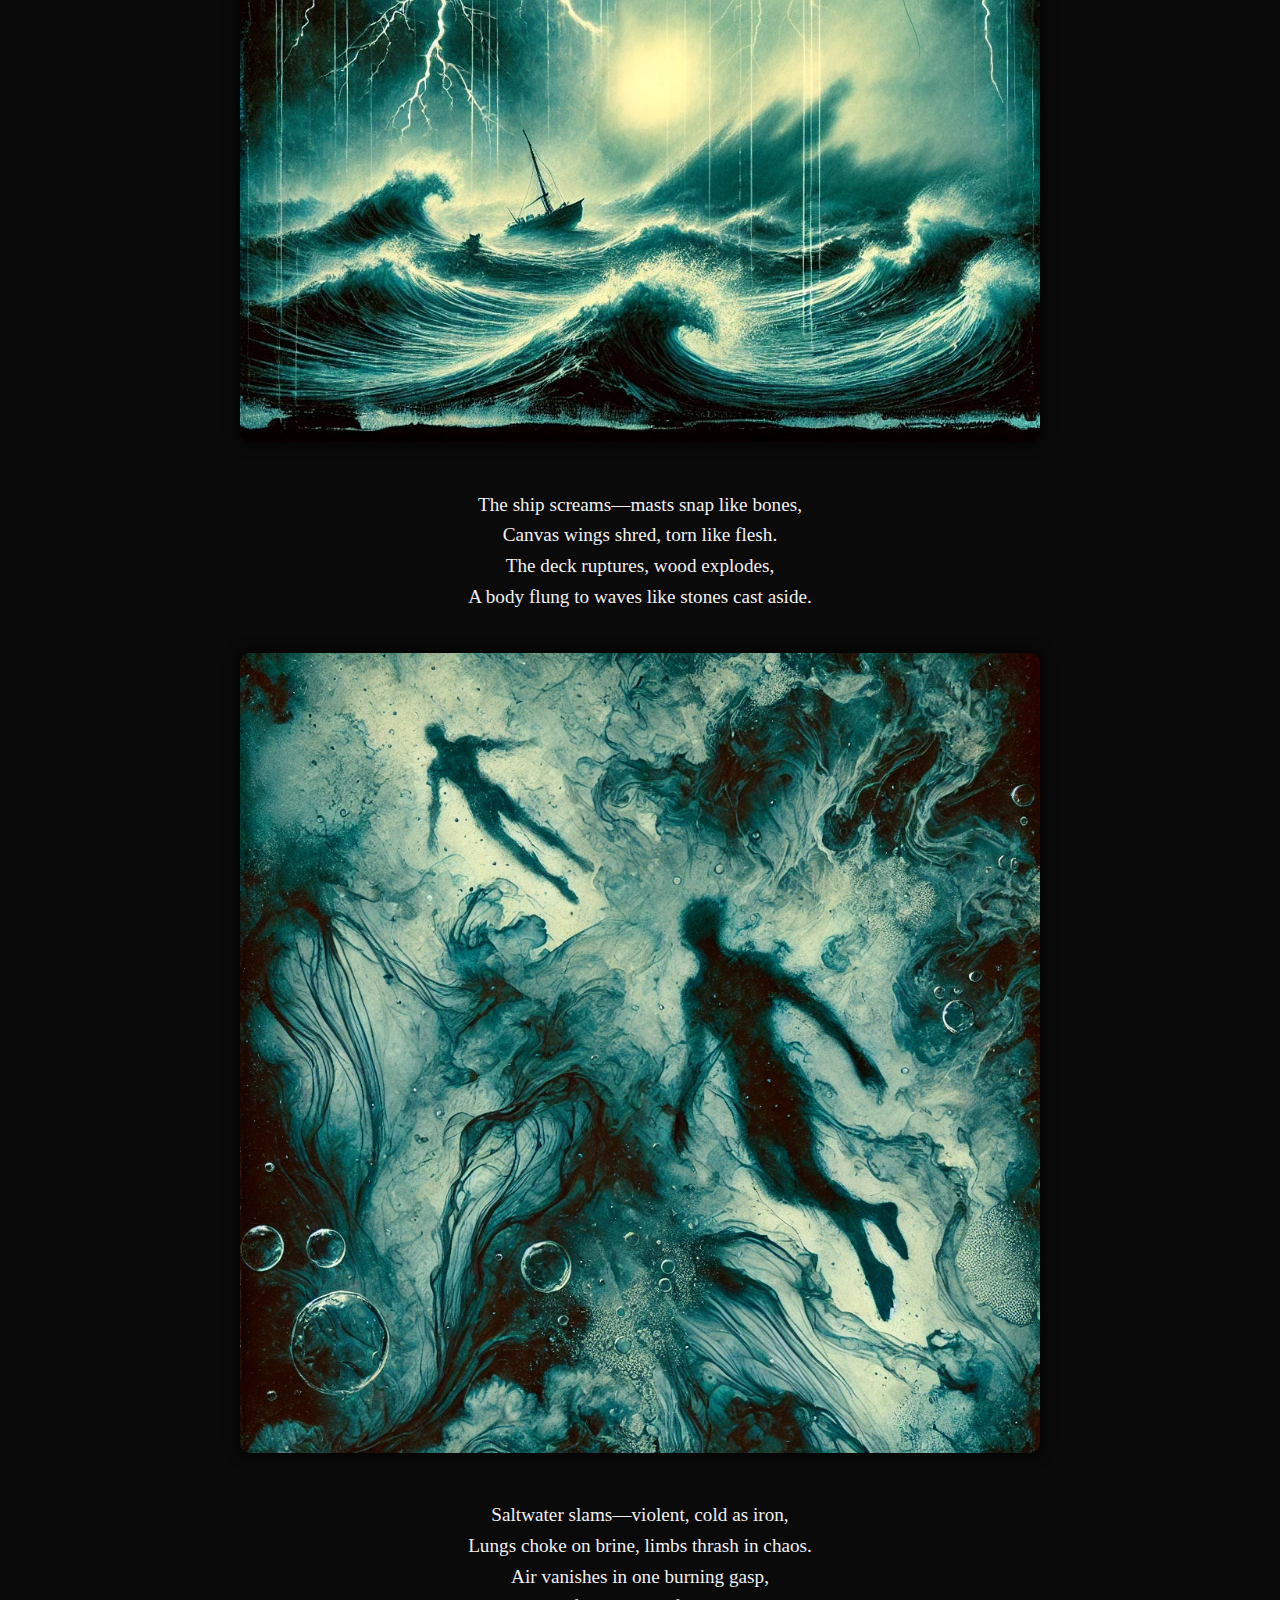
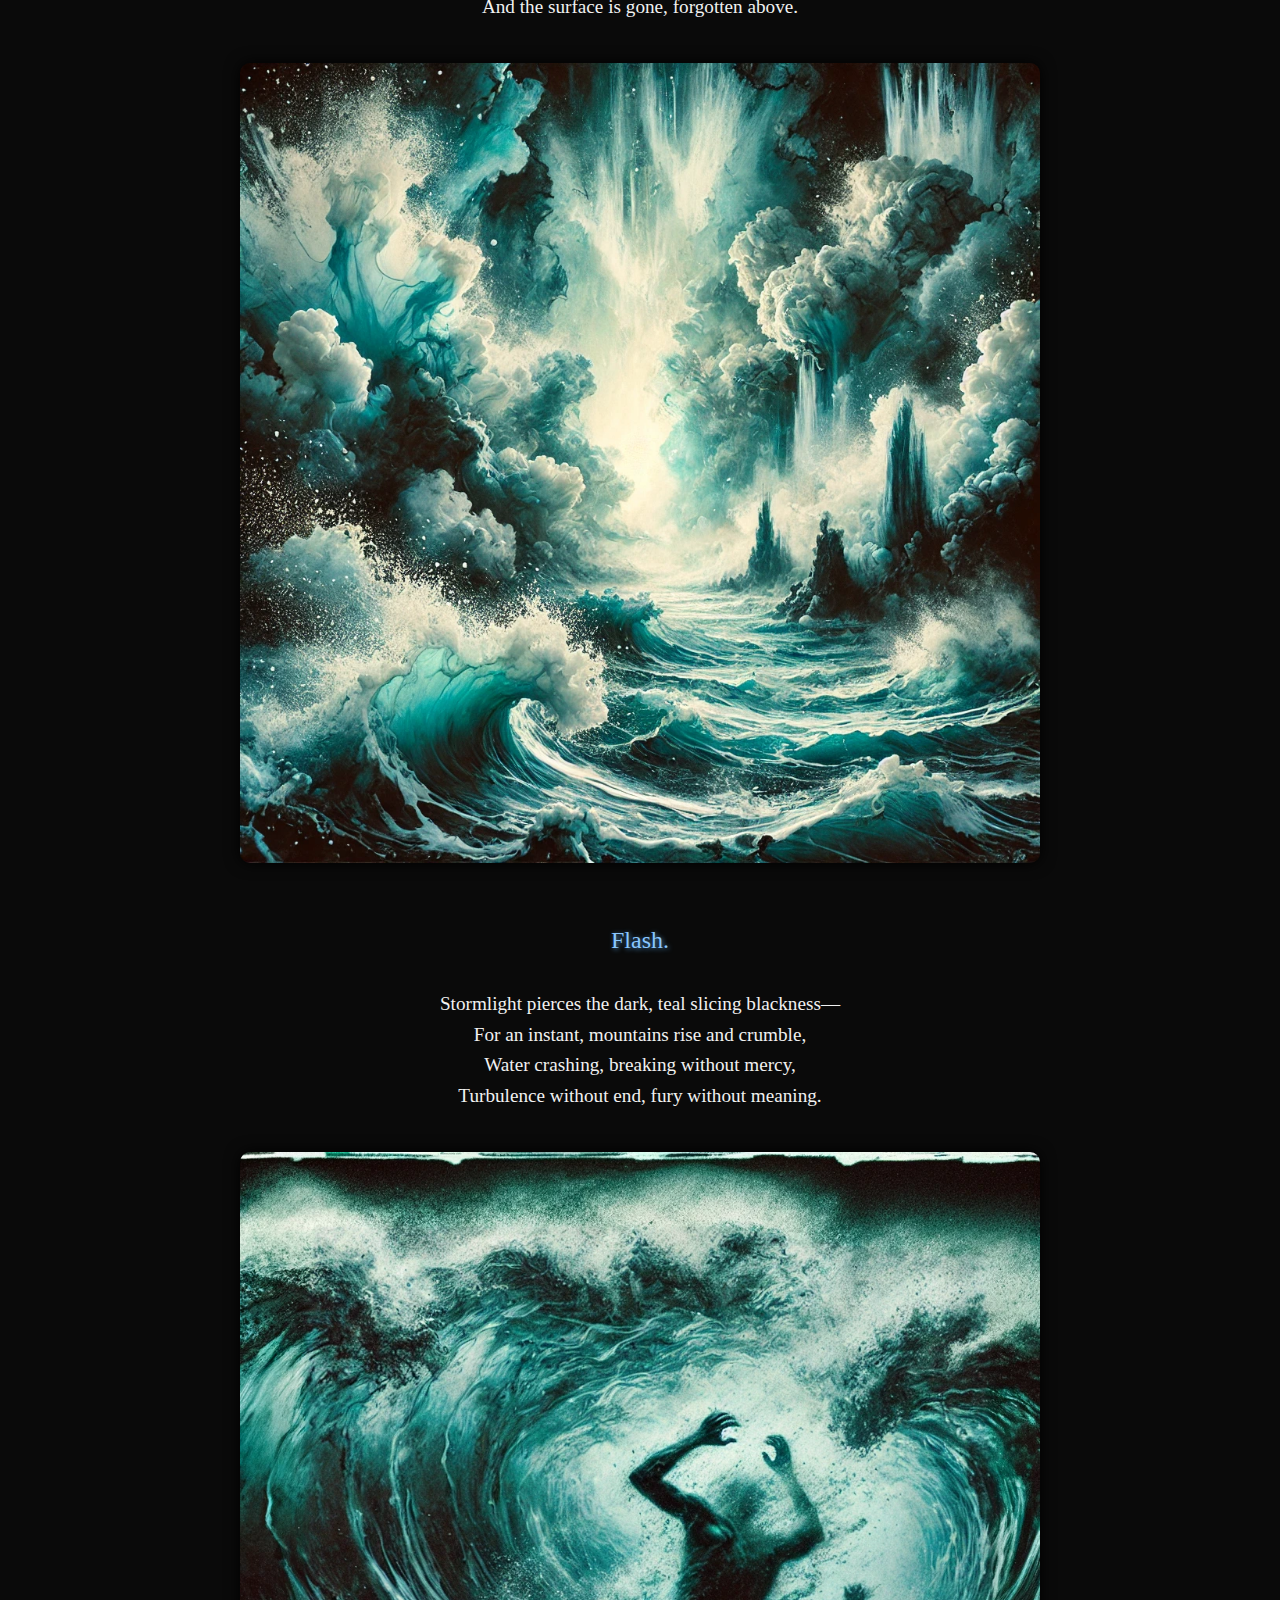
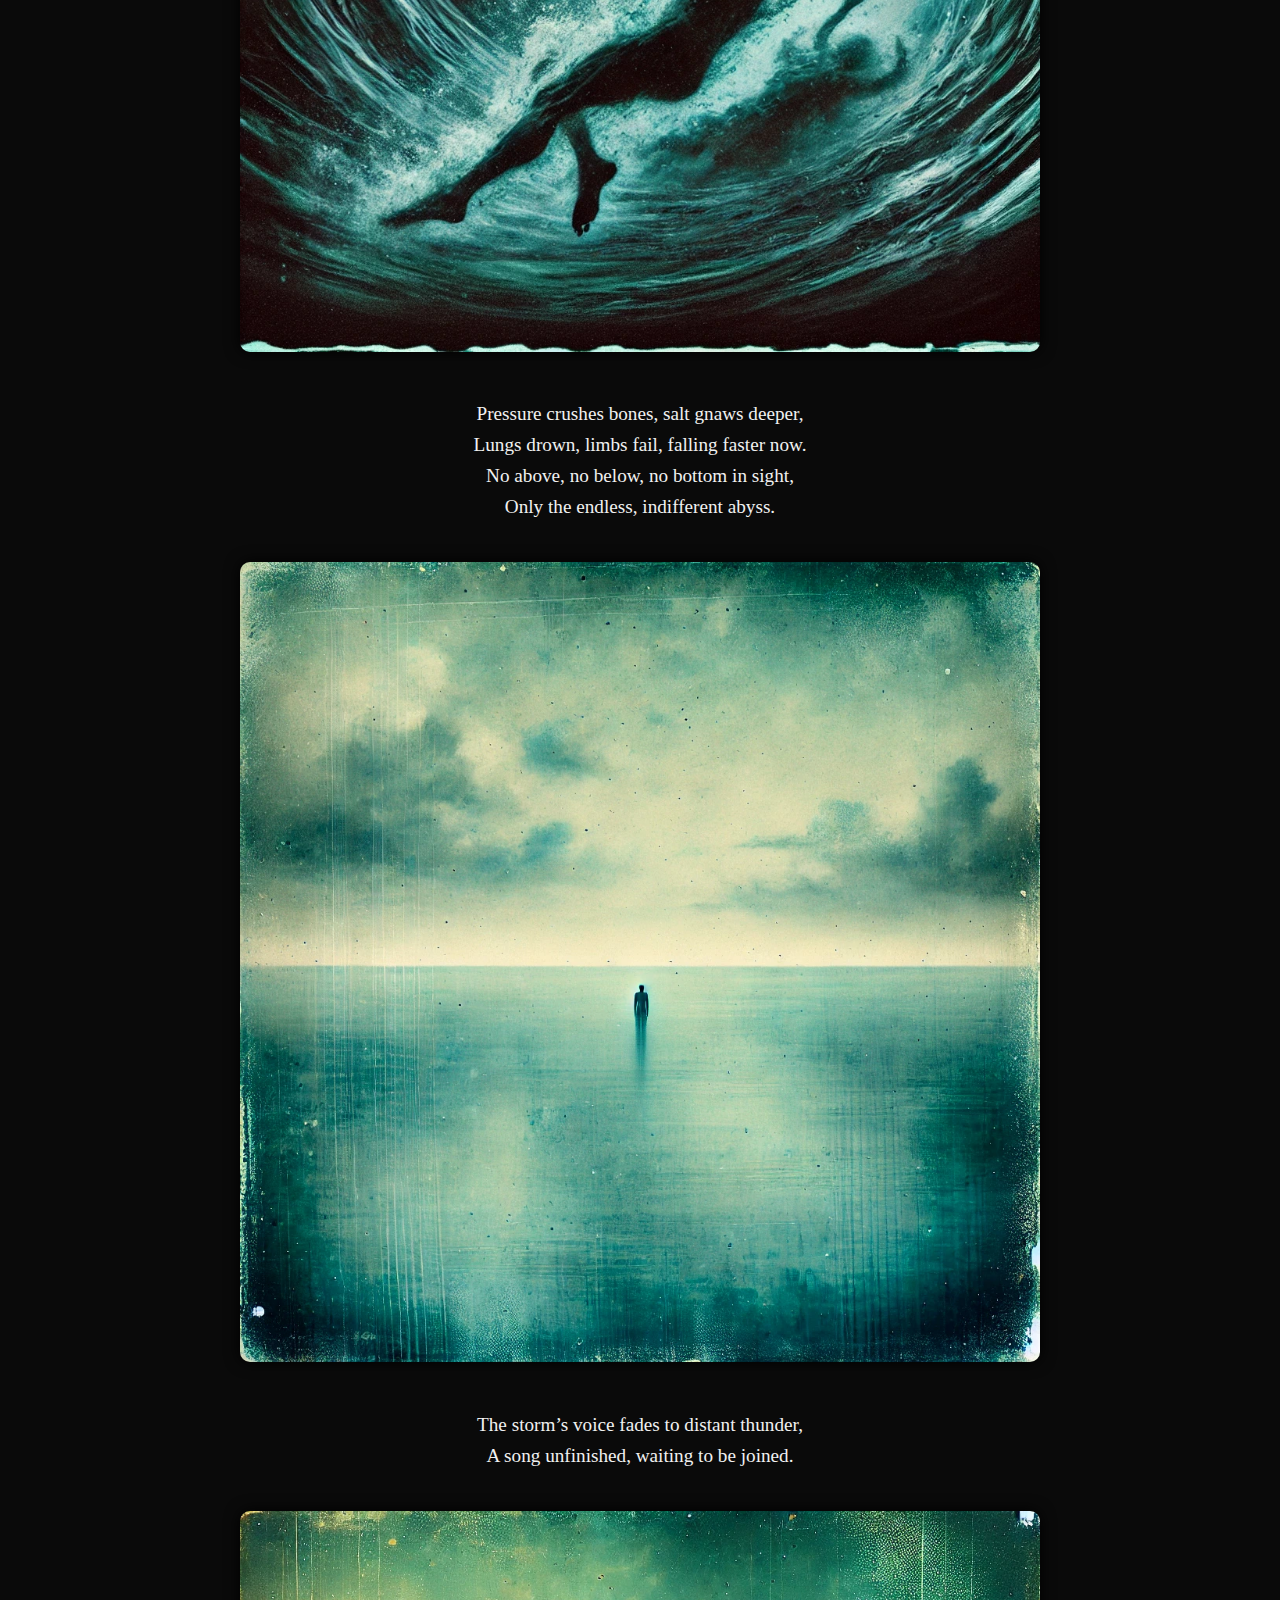
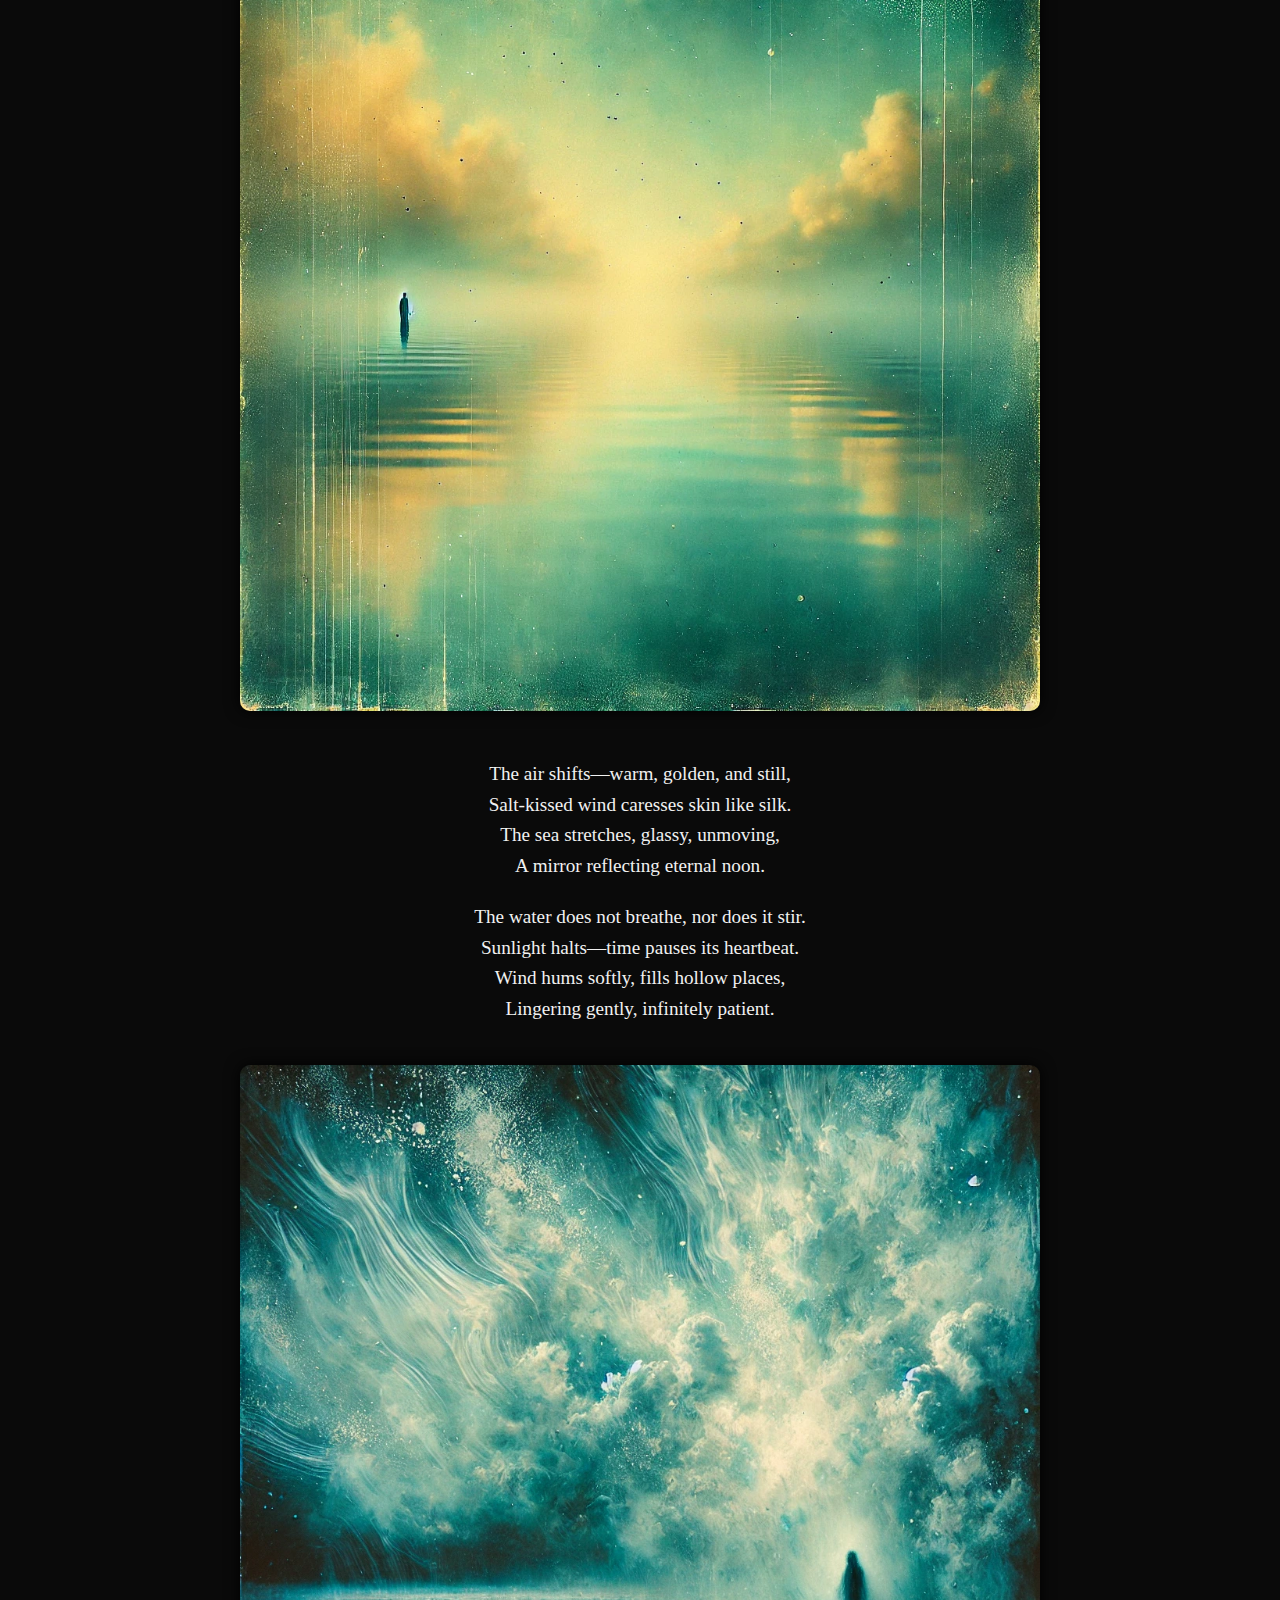
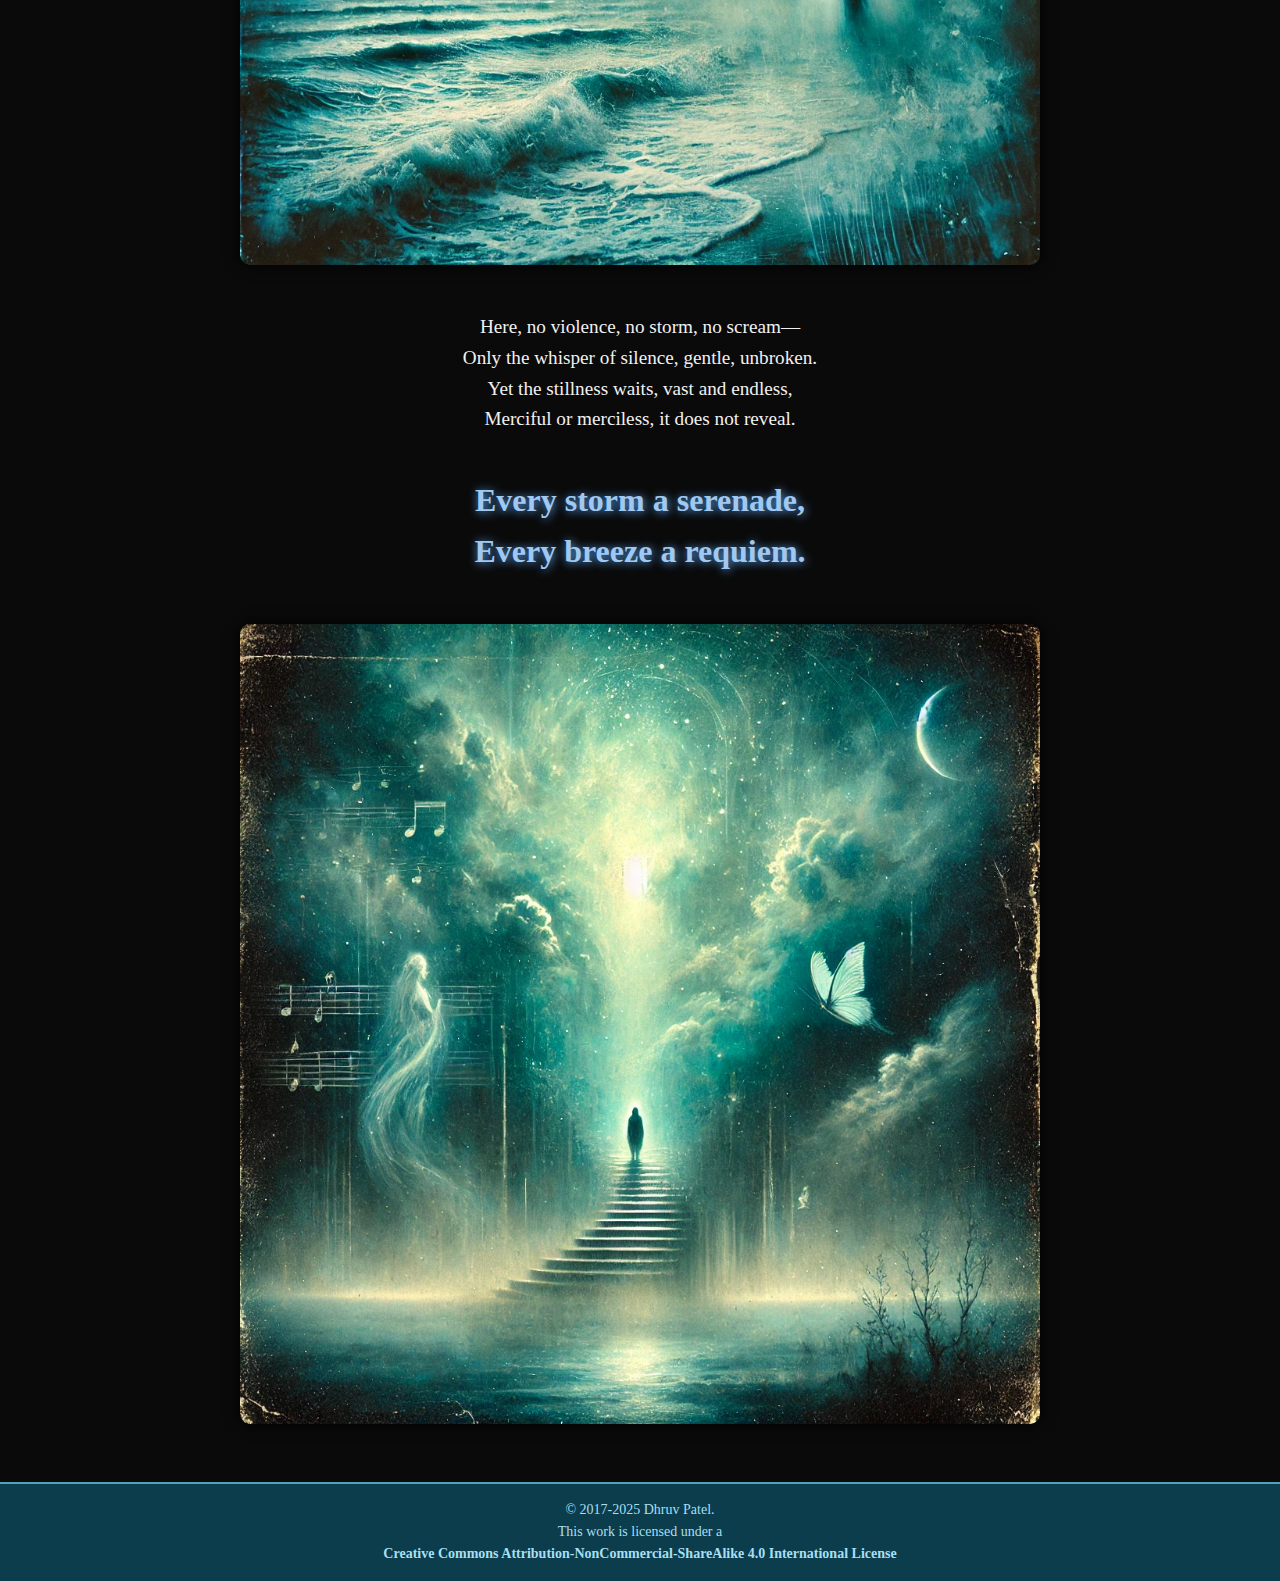
==== commit 87f32786: "rearrange" ====
--- a/art/EveryStormaSerenade.html
+++ b/art/EveryStormaSerenade.html
@@ -7,9 +7,9 @@
 </head>
 <body style="margin:0;padding:0;background-color:#0a0a0a;font-family:'Georgia',serif;color:#f1f1f1;line-height:1.6;">
 
-    <img src="cover.webp" alt="Solitude" style="width:100%;border-radius:10px;margin:20px 0;box-shadow:0 0 15px #000;">
+    <div style="max-width:800px;margin:auto;padding:30px;text-align:center;">
 
-    <div style="max-width:800px;margin:auto;padding:30px;text-align:center;">
+        <!-- TODO make this cover <img src="cover.webp" alt="Solitude" style="width:100%;border-radius:10px;margin:20px 0;box-shadow:0 0 15px #000;"> -->
         <h1 style="color:#a0c8f0;font-size:2.5em;text-shadow:1px 1px 10px #5aaaff;">Every storm a serenade, <br> Every breeze a requiem.</h1>
         <img src="storm.webp" alt="Storm" style="width:100%;border-radius:10px;margin:20px 0;box-shadow:0 0 15px #000;">
 
@@ -94,6 +94,8 @@
             Every storm a serenade,<br>
             Every breeze a requiem.
         </h2>
+
+        <img src="main.webp" alt="Storm" style="width:100%;border-radius:10px;margin:20px 0;box-shadow:0 0 15px #000;">
     </div>
 
     <div class="footer-grid" style="background-color:#0b3d4c; color:#a8dff0; padding:15px; text-align:center; font-family:'Georgia', serif; font-size:14px; line-height:1.6; border-top:2px solid #4da3c0;">
